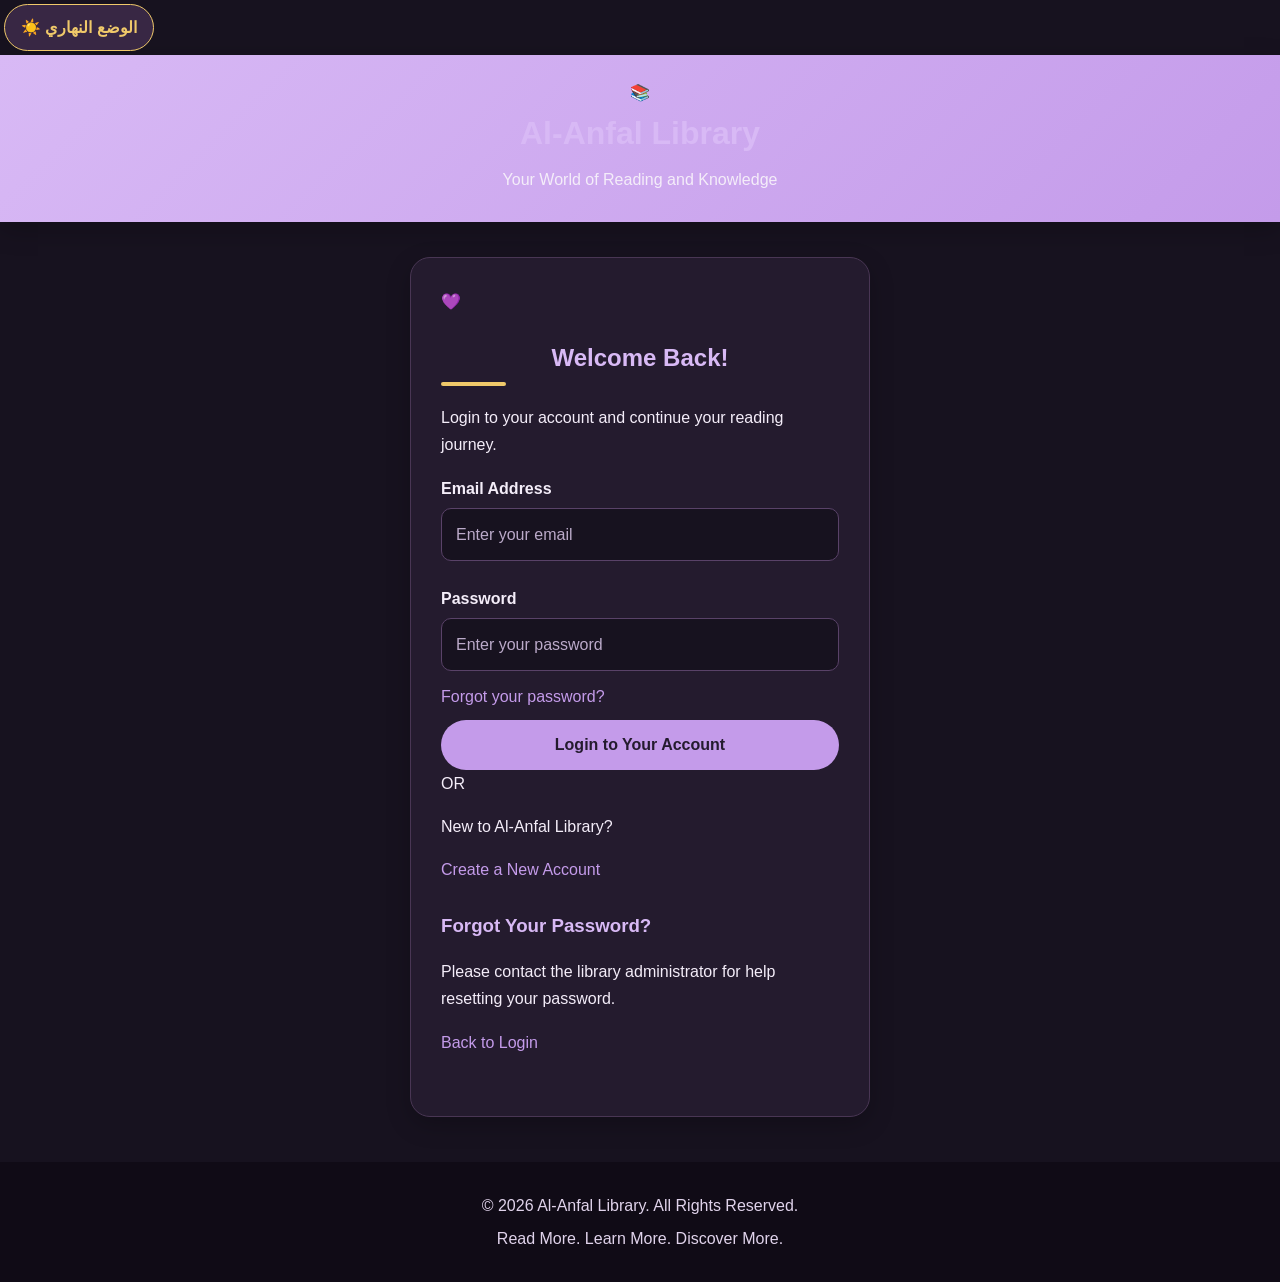
==== index.html @ 0300b18c "Add theme toggle button to login page Added a theme toggle button to switch between light and dark m" ====
<!DOCTYPE html>
<html lang="en">
<head>
    <meta charset="UTF-8">
    <meta name="viewport" content="width=device-width, initial-scale=1.0">
    <title>Al-Anfal Library - Login</title>
    <link rel="stylesheet" href="css/style.css">
</head>
    <body>
           <button type="button" id="theme-toggle" class="theme-toggle">
        🌙 الوضع الليلي
           </button>
        <header class="login-header">
    <div class="logo">📚</div>
    <h1>Al-Anfal Library</h1>
    <p>Your World of Reading and Knowledge</p>
</header>

<main class="login-container">

    <section class="login-card" id="login">

        <div class="welcome-icon">💜</div>

        <h2>Welcome Back!</h2>
        <p class="description">
            Login to your account and continue your reading journey.
        </p>

        <form action="home.html" method="get">

            <div class="form-group">
                <label for="login-email">Email Address</label>
                <input
                    type="email"
                    id="login-email"
                    name="email"
                    placeholder="Enter your email"
                    required>

            </div>

            <div class="form-group">
                <label for="login-password">Password</label>
                <input
                    type="password"
                    id="login-password"
                    name="password"
                    placeholder="Enter your password"
                    required>
                
            </div>

            <div class="forgot-link">
                <a href="#forgot-password">Forgot your password?</a>
            </div>

            <button type="submit" class="login-button">
                Login to Your Account
            </button>

        </form>

        <div class="divider">
            <span>OR</span>
        </div>

        <div class="signup-section">
            <p>New to Al-Anfal Library?</p>
            <a href="create-account.html" class="signup-button">
                Create a New Account
            </a>
        </div>

    </section>

    <section class="forgot-card" id="forgot-password">
        <h3>Forgot Your Password?</h3>
        <p>
            Please contact the library administrator
            for help resetting your password.
        </p>
        <a href="#login">Back to Login</a>
    </section>

</main>

<footer class="login-footer">
    <p>&copy; 2026 Al-Anfal Library. All Rights Reserved.</p>
    <p>Read More. Learn More. Discover More.</p>
</footer>

<script src="js/script.js" defer></script>

</body>
</html>
---- css/style.css ----
/* ==========================================
   AL-ANFAL LIBRARY - MAIN STYLE SHEET
   Purple, Gold, Cream and White Theme
========================================== */

/* 1. General Settings */
:root {
    --primary: #43215F;
    --secondary: #7545A5;
    --light-purple: #F0E8FA;
    --gold: #D6A83E;
    --cream: #FFF9EF;
    --white: #FFFFFF;
    --text: #30243A;
    --muted: #756B7C;
    --border: #E5D9EF;
    --shadow: 0 8px 24px rgba(67, 33, 95, 0.12);
    --radius: 16px;
}

* {
    box-sizing: border-box;
}

html {
    scroll-behavior: smooth;
}

body {
    margin: 0;
    padding: 0;
    font-family: Arial, Tahoma, sans-serif;
    background: var(--cream);
    color: var(--text);
    line-height: 1.7;
    font-size: 16px;
}

img {
    max-width: 100%;
    height: auto;
}

a {
    color: var(--secondary);
    text-decoration: none;
    transition: 0.25s ease;
}

a:hover {
    color: var(--gold);
}

button,
input,
textarea,
select {
    font: inherit;
}

button,
input[type="submit"] {
    cursor: pointer;
}

/* 2. Header */
header {
    background: linear-gradient(135deg, var(--primary), var(--secondary));
    color: var(--white);
    padding: 24px 20px;
    text-align: center;
    box-shadow: var(--shadow);
}

header h1,
header h2 {
    color: var(--white);
    margin: 5px 0 10px;
}

header p {
    margin: 5px 0;
    color: var(--light-purple);
}

header img {
    max-height: 130px;
    object-fit: contain;
}

/* 3. Navigation */
nav,
.main-nav {
    display: flex;
    flex-wrap: wrap;
    justify-content: center;
    align-items: center;
    gap: 10px;
    width: 100%;
    padding: 14px 12px;
    background: var(--white);
    box-shadow: 0 4px 12px rgba(67, 33, 95, 0.08);
    position: relative;
    z-index: 5;
}

nav a,
.main-nav a {
    display: inline-block;
    padding: 9px 17px;
    border-radius: 25px;
    color: var(--primary);
    font-weight: bold;
    white-space: nowrap;
}

nav a:hover,
.main-nav a:hover,
nav a.active {
    background: var(--light-purple);
    color: var(--secondary);
}

nav a.logout-link,
.main-nav a#logout-link,
nav a:last-child.logout-link {
    background: var(--secondary);
    color: var(--white);
}

nav a.logout-link:hover,
.main-nav a#logout-link:hover {
    background: var(--primary);
    color: var(--gold);
}

/* 4. Main Content */
main {
    width: min(1100px, 94%);
    margin: 30px auto;
    min-height: 50vh;
}

section {
    margin-bottom: 30px;
}

h1,
h2,
h3,
h4 {
    color: var(--primary);
    line-height: 1.4;
}

h2 {
    margin-top: 25px;
    margin-bottom: 18px;
}

h2::after {
    content: "";
    display: block;
    width: 65px;
    height: 4px;
    margin-top: 8px;
    border-radius: 5px;
    background: var(--gold);
}

/* 5. Library Banner */
.library-banner {
    min-height: 300px;
    display: flex;
    flex-direction: column;
    justify-content: center;
    align-items: center;
    text-align: center;
    padding: 35px 20px;
    margin: 24px auto;
    width: min(1100px, 94%);
    border-radius: var(--radius);
    color: var(--white);
    background:
        linear-gradient(rgba(42, 20, 61, 0.65),
                        rgba(42, 20, 61, 0.65)),
        url("library-banner.png") center/cover no-repeat;
    box-shadow: var(--shadow);
}

.library-banner h1,
.library-banner h2,
.library-banner p {
    color: var(--white);
}

.library-banner h1 {
    font-size: clamp(28px, 5vw, 44px);
}

.library-banner p {
    max-width: 700px;
}

/* 6. General Cards */
.card,
.book-card,
.feature-card,
.info-card,
.contact-card {
    background: var(--white);
    border: 1px solid var(--border);
    border-radius: var(--radius);
    padding: 22px;
    box-shadow: var(--shadow);
    transition: transform 0.25s ease, box-shadow 0.25s ease;
}

.card:hover,
.book-card:hover,
.feature-card:hover,
.info-card:hover,
.contact-card:hover {
    transform: translateY(-4px);
    box-shadow: 0 12px 28px rgba(67, 33, 95, 0.17);
}

/* 7. Grids */
.books-grid,
.features-grid,
.cards-grid,
.book-list,
.services-grid {
    display: grid;
    grid-template-columns: repeat(auto-fit, minmax(220px, 1fr));
    gap: 22px;
    margin: 24px 0;
}

.book-card,
.feature-card {
    text-align: center;
    overflow: hidden;
}

.book-card h3,
.feature-card h3 {
    margin: 12px 0;
}

.book-card p,
.feature-card p {
    color: var(--muted);
}

/* 8. Book Images */
.book-card img,
.book-cover img,
.book-image,
.feature-card img {
    display: block;
    width: 100%;
    height: 220px;
    object-fit: cover;
    border-radius: 12px;
    margin: 0 auto 15px;
}

.book-cover {
    min-height: 160px;
    display: flex;
    justify-content: center;
    align-items: center;
    font-size: 64px;
    background: var(--light-purple);
    border-radius: 12px;
    margin-bottom: 15px;
}

.book-card .price,
.price {
    color: var(--secondary);
    font-weight: bold;
    font-size: 18px;
}

/* 9. Buttons */
.btn,
button,
input[type="submit"],
.button {
    display: inline-block;
    border: none;
    border-radius: 28px;
    padding: 11px 22px;
    background: var(--secondary);
    color: var(--white);
    font-weight: bold;
    text-align: center;
    transition: 0.25s ease;
}

.btn:hover,
button:hover,
input[type="submit"]:hover,
.button:hover {
    background: var(--primary);
    color: var(--gold);
    transform: translateY(-2px);
}

.btn-gold {
    background: var(--gold);
    color: var(--primary);
}

/* 10. Forms, Login and Create Account */
form {
    width: 100%;
}

.login-container,
.login-box,
.account-container,
.register-container,
.form-container {
    width: min(460px, 92%);
    margin: 35px auto;
    padding: 30px;
    background: var(--white);
    border: 1px solid var(--border);
    border-radius: 20px;
    box-shadow: var(--shadow);
}

.login-container h2,
.login-box h2,
.account-container h2,
.register-container h2,
.form-container h2 {
    text-align: center;
}

label {
    display: block;
    margin: 12px 0 6px;
    color: var(--primary);
    font-weight: bold;
}

input[type="text"],
input[type="email"],
input[type="password"],
input[type="tel"],
input[type="number"],
input[type="url"],
select,
textarea {
    width: 100%;
    padding: 12px 14px;
    margin-bottom: 12px;
    border: 1px solid var(--border);
    border-radius: 10px;
    background: #FFFEFF;
    color: var(--text);
    outline: none;
}

input:focus,
select:focus,
textarea:focus {
    border-color: var(--secondary);
    box-shadow: 0 0 0 3px rgba(117, 69, 165, 0.12);
}

textarea {
    min-height: 120px;
    resize: vertical;
}

form input[type="submit"],
.login-container button,
.login-box button,
.account-container button,
.register-container button {
    width: 100%;
    margin-top: 10px;
}

.form-links,
.login-links {
    text-align: center;
    margin-top: 18px;
}

.form-links a,
.login-links a {
    display: inline-block;
    margin: 5px;
}

/* 11. Contact Page */
.contact-container,
.contact-section {
    display: grid;
    grid-template-columns: repeat(auto-fit, minmax(250px, 1fr));
    gap: 22px;
    margin: 25px 0;
}

.contact-card {
    overflow-wrap: anywhere;
}

.contact-card h3 {
    color: var(--secondary);
}

/* 12. Comments */
.comments-section,
.comment-box {
    background: var(--white);
    padding: 24px;
    margin: 25px 0;
    border-radius: var(--radius);
    border: 1px solid var(--border);
    box-shadow: var(--shadow);
}

.comment {
    padding: 14px;
    margin: 12px 0;
    background: var(--light-purple);
    border-radius: 10px;
    overflow-wrap: anywhere;
}

/* 13. Student Corner and Reading Lists */
.student-corner,
.reading-list,
.favorites-section,
.free-books {
    background: var(--white);
    padding: 24px;
    margin: 25px 0;
    border-radius: var(--radius);
    border: 1px solid var(--border);
}

li {
    margin-bottom: 8px;
}

ul,
ol {
    padding-inline-start: 28px;
}

/* 14. Footer */
footer {
    margin-top: 45px;
    padding: 24px 16px;
    text-align: center;
    background: var(--primary);
    color: var(--white);
}

footer p {
    margin: 6px 0;
    color: var(--light-purple);
}

footer a {
    color: var(--gold);
}

footer a:hover {
    color: var(--white);
}

/* 15. Utility Classes */
.text-center {
    text-align: center;
}

.highlight {
    color: var(--secondary);
    font-weight: bold;
}

.gold-text {
    color: var(--gold);
}

.hidden {
    display: none;
}

hr {
    border: none;
    border-top: 1px solid var(--border);
    margin: 25px 0;
}

/* 16. Tablet and Mobile */
@media (max-width: 768px) {
    header {
        padding: 20px 12px;
    }

    nav,
    .main-nav {
        gap: 6px;
        padding: 10px 6px;
    }

    nav a,
    .main-nav a {
        padding: 8px 12px;
        font-size: 14px;
    }

    main {
        width: 94%;
        margin: 22px auto;
    }

    .library-banner {
        min-height: 230px;
        padding: 25px 14px;
    }

    .books-grid,
    .features-grid,
    .cards-grid,
    .book-list,
    .services-grid {
        grid-template-columns: repeat(auto-fit, minmax(155px, 1fr));
        gap: 14px;
    }

    .book-card,
    .feature-card,
    .card {
        padding: 14px;
    }

    .book-card img,
    .book-cover img,
    .book-image,
    .feature-card img {
        height: 170px;
    }

    .login-container,
    .login-box,
    .account-container,
    .register-container,
    .form-container {
        padding: 22px 18px;
    }
}

@media (max-width: 400px) {
    body {
        font-size: 14px;
    }

    nav a,
    .main-nav a {
        padding: 7px 10px;
        font-size: 12px;
    }

    .books-grid,
    .features-grid,
    .cards-grid,
    .book-list,
    .services-grid {
        grid-template-columns: 1fr;
    }

    .book-card img,
    .book-cover img,
    .book-image,
    .feature-card img {
        height: 220px;
    }
}

/* =====================================
   AL-ANFAL LIBRARY - DARK MODE
===================================== */

body {
    transition:
        background-color 0.3s ease,
        color 0.3s ease;
}

body.dark-mode {
    --primary: #D8B9F5;
    --secondary: #C49BEA;
    --light-purple: #382744;
    --gold: #F0C96A;
    --cream: #17121F;
    --white: #241B2E;
    --text: #F4EDF9;
    --muted: #C5B8D0;
    --border: #493654;
    --shadow: 0 8px 24px rgba(0, 0, 0, 0.22);

    background: var(--cream);
    color: var(--text);
}

/* Headings and text */
body.dark-mode h1,
body.dark-mode h2,
body.dark-mode h3,
body.dark-mode h4 {
    color: var(--primary);
}

body.dark-mode p,
body.dark-mode li,
body.dark-mode label {
    color: var(--text);
}

/* Navigation */
body.dark-mode nav,
body.dark-mode .main-nav {
    background: #241B2E;
}

body.dark-mode nav a,
body.dark-mode .main-nav a {
    color: #F4EDF9;
}

body.dark-mode nav a:hover,
body.dark-mode .main-nav a:hover,
body.dark-mode nav a.active {
    background: #493654;
    color: #F0C96A;
}

/* Cards and sections */
body.dark-mode .card,
body.dark-mode .book-card,
body.dark-mode .feature-card,
body.dark-mode .info-card,
body.dark-mode .contact-card,
body.dark-mode .comments-section,
body.dark-mode .comment-box,
body.dark-mode .student-corner,
body.dark-mode .reading-list,
body.dark-mode .favorites-section,
body.dark-mode .free-books {
    background: #241B2E;
    color: #F4EDF9;
    border-color: #493654;
}

/* Inputs */
body.dark-mode input,
body.dark-mode textarea,
body.dark-mode select {
    background: #17121F;
    color: #F4EDF9;
    border-color: #594268;
}

body.dark-mode input::placeholder,
body.dark-mode textarea::placeholder {
    color: #BBAAC9;
}

/* Book cover placeholders */
body.dark-mode .book-cover {
    background: #382744;
}

/* Comments */
body.dark-mode .comment {
    background: #382744;
    color: #F4EDF9;
}

/* Keep banner image and overlay */
body.dark-mode .library-banner {
    color: #FFFFFF;
}

/* Footer */
body.dark-mode footer {
    background: #100B16;
    color: #F4EDF9;
}

body.dark-mode footer p {
    color: #E0D3EB;
}

/* Theme toggle button */
.theme-toggle {
    display: inline-flex;
    align-items: center;
    justify-content: center;
    gap: 8px;
    padding: 9px 16px;
    margin: 4px;
    border: 1px solid #D6A83E;
    border-radius: 25px;
    background: #F0E8FA;
    color: #43215F;
    font-weight: bold;
    cursor: pointer;
}

.theme-toggle:hover {
    background: #D6A83E;
    color: #43215F;
}

body.dark-mode .theme-toggle {
    background: #382744;
    color: #F0C96A;
    border-color: #F0C96A;
}
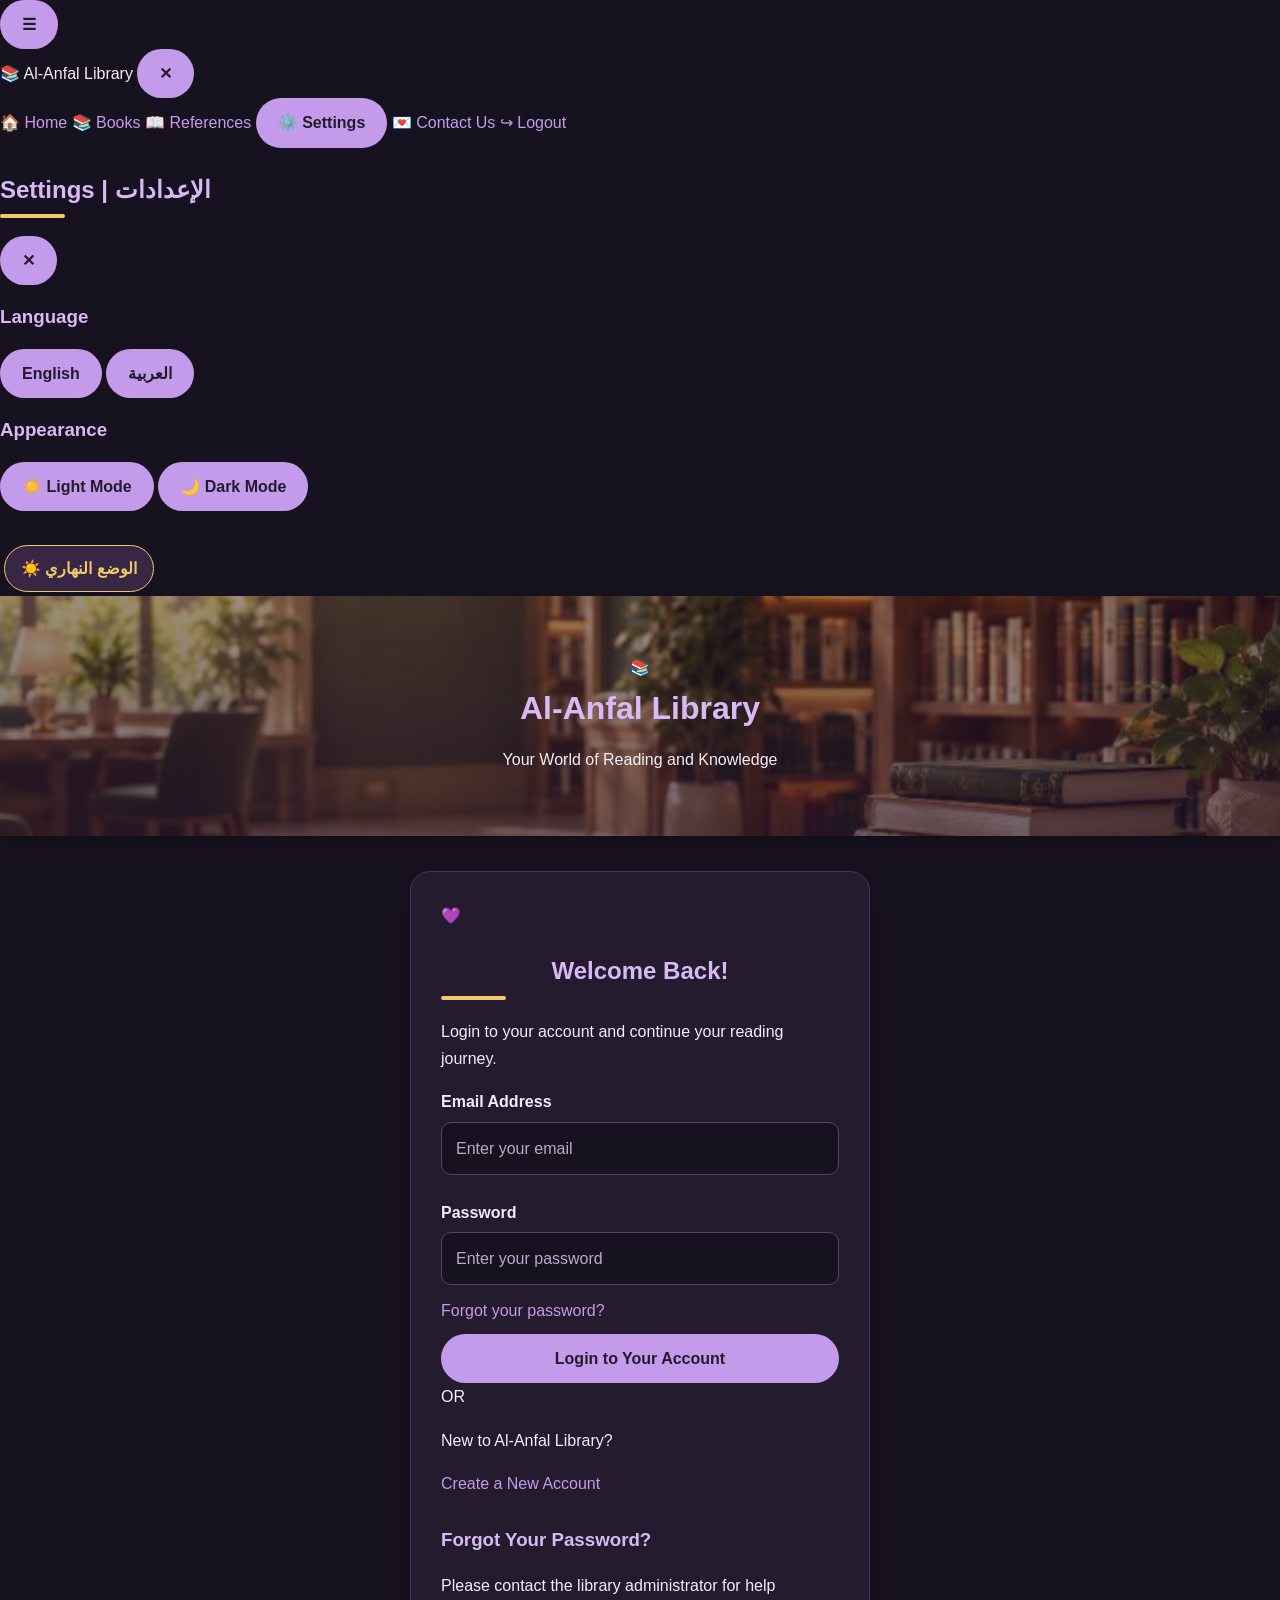
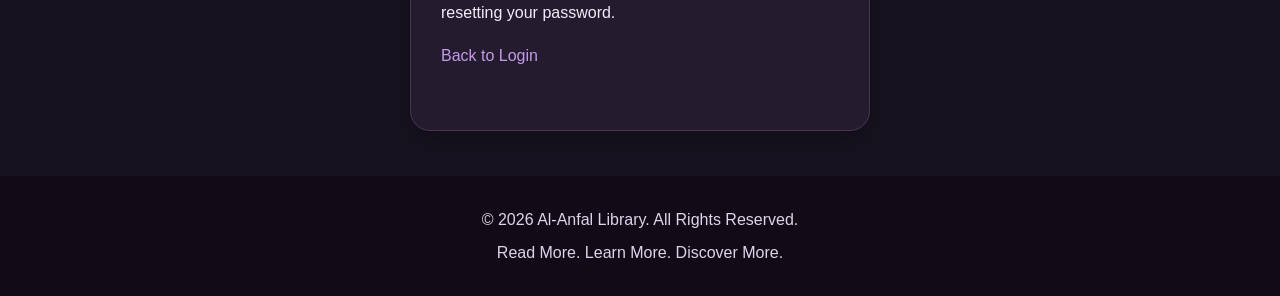
==== commit 7e9cdc28: "Implement side menu and settings panel Added a side menu for navigation with settings and contact op" ====
--- a/index.html
+++ b/index.html
@@ -7,6 +7,54 @@
     <link rel="stylesheet" href="css/style.css">
 </head>
     <body>
+        <!-- Al-Anfal Side Menu -->
+<button type="button" class="menu-open" id="menu-open"
+        aria-label="Open menu" aria-controls="side-menu">
+    ☰
+</button>
+
+<div class="menu-overlay" id="menu-overlay"></div>
+
+<aside class="side-menu" id="side-menu" aria-label="Main menu">
+    <div class="side-menu-header">
+        <span>📚 Al-Anfal Library</span>
+        <button type="button" id="menu-close" aria-label="Close menu">✕</button>
+    </div>
+
+    <a href="home.html">🏠 <span data-en="Home" data-ar="الرئيسية">Home</span></a>
+    <a href="books.html">📚 <span data-en="Books" data-ar="الكتب">Books</span></a>
+    <a href="books.html#references">📖 <span data-en="References" data-ar="المراجع">References</span></a>
+
+    <button type="button" class="side-menu-action" id="settings-open">
+        ⚙️ <span data-en="Settings" data-ar="الإعدادات">Settings</span>
+    </button>
+
+    <a href="contact.html">💌 <span data-en="Contact Us" data-ar="اتصل بنا">Contact Us</span></a>
+    <a href="index.html" class="side-logout">↪ <span data-en="Logout" data-ar="تسجيل الخروج">Logout</span></a>
+</aside>
+
+<!-- Settings Panel -->
+<div class="settings-overlay" id="settings-overlay">
+    <section class="settings-panel" role="dialog"
+             aria-modal="true" aria-labelledby="settings-title">
+        <div class="settings-heading">
+            <h2 id="settings-title">Settings | الإعدادات</h2>
+            <button type="button" id="settings-close" aria-label="Close settings">✕</button>
+        </div>
+
+        <h3 data-en="Language" data-ar="اللغة">Language</h3>
+        <div class="settings-buttons">
+            <button type="button" id="language-en">English</button>
+            <button type="button" id="language-ar">العربية</button>
+        </div>
+
+        <h3 data-en="Appearance" data-ar="المظهر">Appearance</h3>
+        <div class="settings-buttons">
+            <button type="button" id="settings-light">☀️ <span data-en="Light Mode" data-ar="الوضع النهاري">Light Mode</span></button>
+            <button type="button" id="settings-dark">🌙 <span data-en="Dark Mode" data-ar="الوضع الليلي">Dark Mode</span></button>
+        </div>
+    </section>
+            </div>
            <button type="button" id="theme-toggle" class="theme-toggle">
         🌙 الوضع الليلي
            </button>
--- a/css/style.css
+++ b/css/style.css
@@ -1,4 +1,3 @@
-
 /* ==========================================
    AL-ANFAL LIBRARY - MAIN STYLE SHEET
    Purple, Gold, Cream and White Theme
@@ -35,6 +34,7 @@
     color: var(--text);
     line-height: 1.7;
     font-size: 16px;
+    transition: background-color 0.3s ease, color 0.3s ease;
 }
 
 img {
@@ -123,8 +123,7 @@
 }
 
 nav a.logout-link,
-.main-nav a#logout-link,
-nav a:last-child.logout-link {
+.main-nav a#logout-link {
     background: var(--secondary);
     color: var(--white);
 }
@@ -167,8 +166,7 @@
     margin-top: 8px;
     border-radius: 5px;
     background: var(--gold);
-}
-
+   }
 /* 5. Library Banner */
 .library-banner {
     min-height: 300px;
@@ -183,9 +181,11 @@
     border-radius: var(--radius);
     color: var(--white);
     background:
-        linear-gradient(rgba(42, 20, 61, 0.65),
-                        rgba(42, 20, 61, 0.65)),
-        url("library-banner.png") center/cover no-repeat;
+        linear-gradient(
+            rgba(42, 20, 61, 0.65),
+            rgba(42, 20, 61, 0.65)
+        ),
+        url("../image/library-banner.png") center/cover no-repeat;
     box-shadow: var(--shadow);
 }
 
@@ -254,9 +254,8 @@
     color: var(--muted);
 }
 
-/* 8. Book Images */
+/* 8. General Images */
 .book-card img,
-.book-cover img,
 .book-image,
 .feature-card img {
     display: block;
@@ -267,15 +266,38 @@
     margin: 0 auto 15px;
 }
 
+/* Book Covers */
 .book-cover {
-    min-height: 160px;
+    min-height: 190px;
+    height: 290px;
     display: flex;
     justify-content: center;
     align-items: center;
     font-size: 64px;
-    background: var(--light-purple);
-    border-radius: 12px;
-    margin-bottom: 15px;
+    background: linear-gradient(
+        135deg,
+        #eee5fa,
+        #d8c7ed,
+        #f9f3e8
+    );
+    border-bottom: 4px solid #c4a45b;
+    overflow: hidden;
+}
+
+.book-cover img {
+    width: 100%;
+    height: 100%;
+    max-width: 100%;
+    display: block;
+    object-fit: contain;
+    padding: 10px;
+    margin: 0;
+    border-radius: 0;
+    transition: transform 0.35s ease;
+}
+
+.book-card:hover .book-cover img {
+    transform: scale(1.04);
 }
 
 .book-card .price,
@@ -313,8 +335,7 @@
 .btn-gold {
     background: var(--gold);
     color: var(--primary);
-}
-
+                                }
 /* 10. Forms, Login and Create Account */
 form {
     width: 100%;
@@ -355,6 +376,7 @@
 input[type="tel"],
 input[type="number"],
 input[type="url"],
+input[type="search"],
 select,
 textarea {
     width: 100%;
@@ -502,8 +524,124 @@
     border-top: 1px solid var(--border);
     margin: 25px 0;
 }
-
-/* 16. Tablet and Mobile */
+/* 16. Unified Book Card Design */
+.books-grid {
+    grid-template-columns: repeat(
+        auto-fit,
+        minmax(min(100%, 230px), 1fr)
+    );
+    gap: 24px;
+    align-items: stretch;
+}
+
+.book-card {
+    position: relative;
+    display: flex;
+    flex-direction: column;
+    padding: 0;
+    background: var(--white);
+    border: 1px solid var(--border);
+    border-radius: 18px;
+    box-shadow: 0 5px 18px rgba(55, 35, 75, 0.09);
+}
+
+.book-card:hover {
+    transform: translateY(-5px);
+}
+
+.book-card .book-cover {
+    min-height: 190px;
+    height: 290px;
+    border-radius: 0;
+}
+
+#science .book-cover {
+    background: linear-gradient(135deg, #d8e9e2, #a9cbbb, #f4eee0);
+}
+
+#literature .book-cover {
+    background: linear-gradient(135deg, #f6dce6, #e8c2d4, #fff0dc);
+}
+
+#education .book-cover,
+#student-corner .book-cover {
+    background: linear-gradient(135deg, #dce8fa, #c4d2f0, #f5f0df);
+}
+
+#pdf-books .book-cover {
+    background: linear-gradient(135deg, #e8dcf7, #c8b4e6, #f8edda);
+}
+
+.book-card .book-info {
+    display: flex;
+    flex-direction: column;
+    align-items: stretch;
+    flex: 1;
+    gap: 10px;
+    padding: 18px;
+}
+
+.book-card .book-info h3 {
+    margin: 0;
+    color: var(--primary);
+    line-height: 1.5;
+}
+
+.book-card .book-info p {
+    margin: 0;
+    line-height: 1.7;
+}
+
+.book-card .price {
+    font-weight: 700;
+    color: #7c6226;
+}
+
+.book-card .btn,
+.book-card .favorite-button,
+.book-card .reading-list-button,
+.book-card button {
+    display: block;
+    width: 100%;
+    box-sizing: border-box;
+    margin-top: 8px;
+    padding: 11px 14px;
+    border: none;
+    border-radius: 10px;
+    text-align: center;
+    text-decoration: none;
+    font: inherit;
+    font-weight: 600;
+    cursor: pointer;
+}
+
+.book-card .btn {
+    background: var(--primary);
+    color: #ffffff;
+}
+
+.book-card .favorite-button {
+    background: #f8e8f0;
+    color: #70234b;
+}
+
+.book-card .reading-list-button {
+    background: #e5f1e9;
+    color: #245b3a;
+}
+
+.book-card .btn:hover,
+.book-card .favorite-button:hover,
+.book-card .reading-list-button:hover {
+    filter: brightness(0.94);
+}
+
+.book-card a:focus-visible,
+.book-card button:focus-visible {
+    outline: 3px solid #c4a45b;
+    outline-offset: 3px;
+   }
+/* 17. Tablet and Mobile */
 @media (max-width: 768px) {
     header {
         padding: 20px 12px;
@@ -546,11 +684,22 @@
         padding: 14px;
     }
 
+    .book-card {
+        padding: 0;
+    }
+
     .book-card img,
-    .book-cover img,
     .book-image,
     .feature-card img {
         height: 170px;
+    }
+
+    .book-card .book-cover {
+        height: 240px;
+    }
+
+    .book-card .book-cover img {
+        height: 100%;
     }
 
     .login-container,
@@ -562,6 +711,31 @@
     }
 }
 
+@media (max-width: 480px) {
+    .books-grid {
+        grid-template-columns: repeat(2, minmax(0, 1fr));
+        gap: 12px;
+    }
+
+    .book-card .book-cover {
+        height: 205px;
+        min-height: 155px;
+        font-size: 54px;
+    }
+
+    .book-card .book-info {
+        padding: 12px;
+    }
+
+    .book-card .book-info h3 {
+        font-size: 0.92rem;
+    }
+
+    .book-card .price {
+        font-size: 16px;
+    }
+}
+
 @media (max-width: 400px) {
     body {
         font-size: 14px;
@@ -578,27 +752,24 @@
     .cards-grid,
     .book-list,
     .services-grid {
-        grid-template-columns: 1fr;
-    }
-
-    .book-card img,
-    .book-cover img,
-    .book-image,
-    .feature-card img {
-        height: 220px;
-    }
-}
-
-/* =====================================
-   AL-ANFAL LIBRARY - DARK MODE
-===================================== */
-
-body {
-    transition:
-        background-color 0.3s ease,
-        color 0.3s ease;
-}
-
+        grid-template-columns: repeat(2, minmax(0, 1fr));
+    }
+
+    .book-card .book-cover {
+        height: 190px;
+    }
+
+    .login-container,
+    .login-box,
+    .account-container,
+    .register-container,
+    .form-container {
+        width: 94%;
+        padding: 18px 14px;
+    }
+}
+
+/* 18. Dark Mode */
 body.dark-mode {
     --primary: #D8B9F5;
     --secondary: #C49BEA;
@@ -615,7 +786,6 @@
     color: var(--text);
 }
 
-/* Headings and text */
 body.dark-mode h1,
 body.dark-mode h2,
 body.dark-mode h3,
@@ -629,7 +799,6 @@
     color: var(--text);
 }
 
-/* Navigation */
 body.dark-mode nav,
 body.dark-mode .main-nav {
     background: #241B2E;
@@ -647,7 +816,6 @@
     color: #F0C96A;
 }
 
-/* Cards and sections */
 body.dark-mode .card,
 body.dark-mode .book-card,
 body.dark-mode .feature-card,
@@ -664,7 +832,6 @@
     border-color: #493654;
 }
 
-/* Inputs */
 body.dark-mode input,
 body.dark-mode textarea,
 body.dark-mode select {
@@ -678,23 +845,23 @@
     color: #BBAAC9;
 }
 
-/* Book cover placeholders */
-body.dark-mode .book-cover {
-    background: #382744;
-}
-
-/* Comments */
+body.dark-mode .book-cover,
 body.dark-mode .comment {
     background: #382744;
-    color: #F4EDF9;
-}
-
-/* Keep banner image and overlay */
+}
+
+body.dark-mode .book-card .book-info h3 {
+    color: #e2cff9;
+}
+
+body.dark-mode .book-card .price {
+    color: #f0d58c;
+}
+
 body.dark-mode .library-banner {
     color: #FFFFFF;
 }
 
-/* Footer */
 body.dark-mode footer {
     background: #100B16;
     color: #F4EDF9;
@@ -704,7 +871,7 @@
     color: #E0D3EB;
 }
 
-/* Theme toggle button */
+/* Theme Toggle Button */
 .theme-toggle {
     display: inline-flex;
     align-items: center;
@@ -729,5 +896,92 @@
     background: #382744;
     color: #F0C96A;
     border-color: #F0C96A;
-}
-
+       }
+/* Home Page Library Banner */
+
+body > header {
+background:
+linear-gradient(rgba(35, 20, 48, 0.45), rgba(35, 20, 48, 0.65)),
+url("../images/library-banner.png");
+
+background-size: cover;
+background-position: center;
+background-repeat: no-repeat;
+
+min-height: 240px;
+display: flex;
+flex-direction: column;
+justify-content: center;
+align-items: center;
+text-align: center;
+padding: 35px 20px;
+
+   }
+/* ==========================================
+FINAL FIXES - AL-ANFAL LIBRARY
+========================================== */
+
+/* Correct Library Banner Image Path */
+.library-banner {
+background-image:
+linear-gradient(
+rgba(42, 20, 61, 0.55),
+rgba(42, 20, 61, 0.65)
+),
+url("../images/library-banner.png");
+
+background-size: cover;
+background-position: center;
+background-repeat: no-repeat;
+
+}
+
+/* Make ALL book images the same size */
+.book-card .book-cover {
+width: 100%;
+height: 230px;
+min-height: 230px;
+overflow: hidden;
+display: flex;
+align-items: center;
+justify-content: center;
+}
+
+.book-card .book-cover img {
+width: 100%;
+height: 100%;
+max-width: 100%;
+object-fit: contain;
+padding: 10px;
+margin: 0;
+display: block;
+}
+
+/* Keep book information aligned */
+.book-card {
+display: flex;
+flex-direction: column;
+height: 100%;
+}
+
+.book-card .book-info {
+flex: 1;
+}
+
+/* Same image size on mobile */
+@media (max-width: 768px) {
+.book-card .book-cover {
+height: 230px;
+min-height: 230px;
+}
+}
+
+@media (max-width: 480px) {
+.book-card .book-cover {
+height: 190px;
+min-height: 190px;
+}
+}
+
+
+
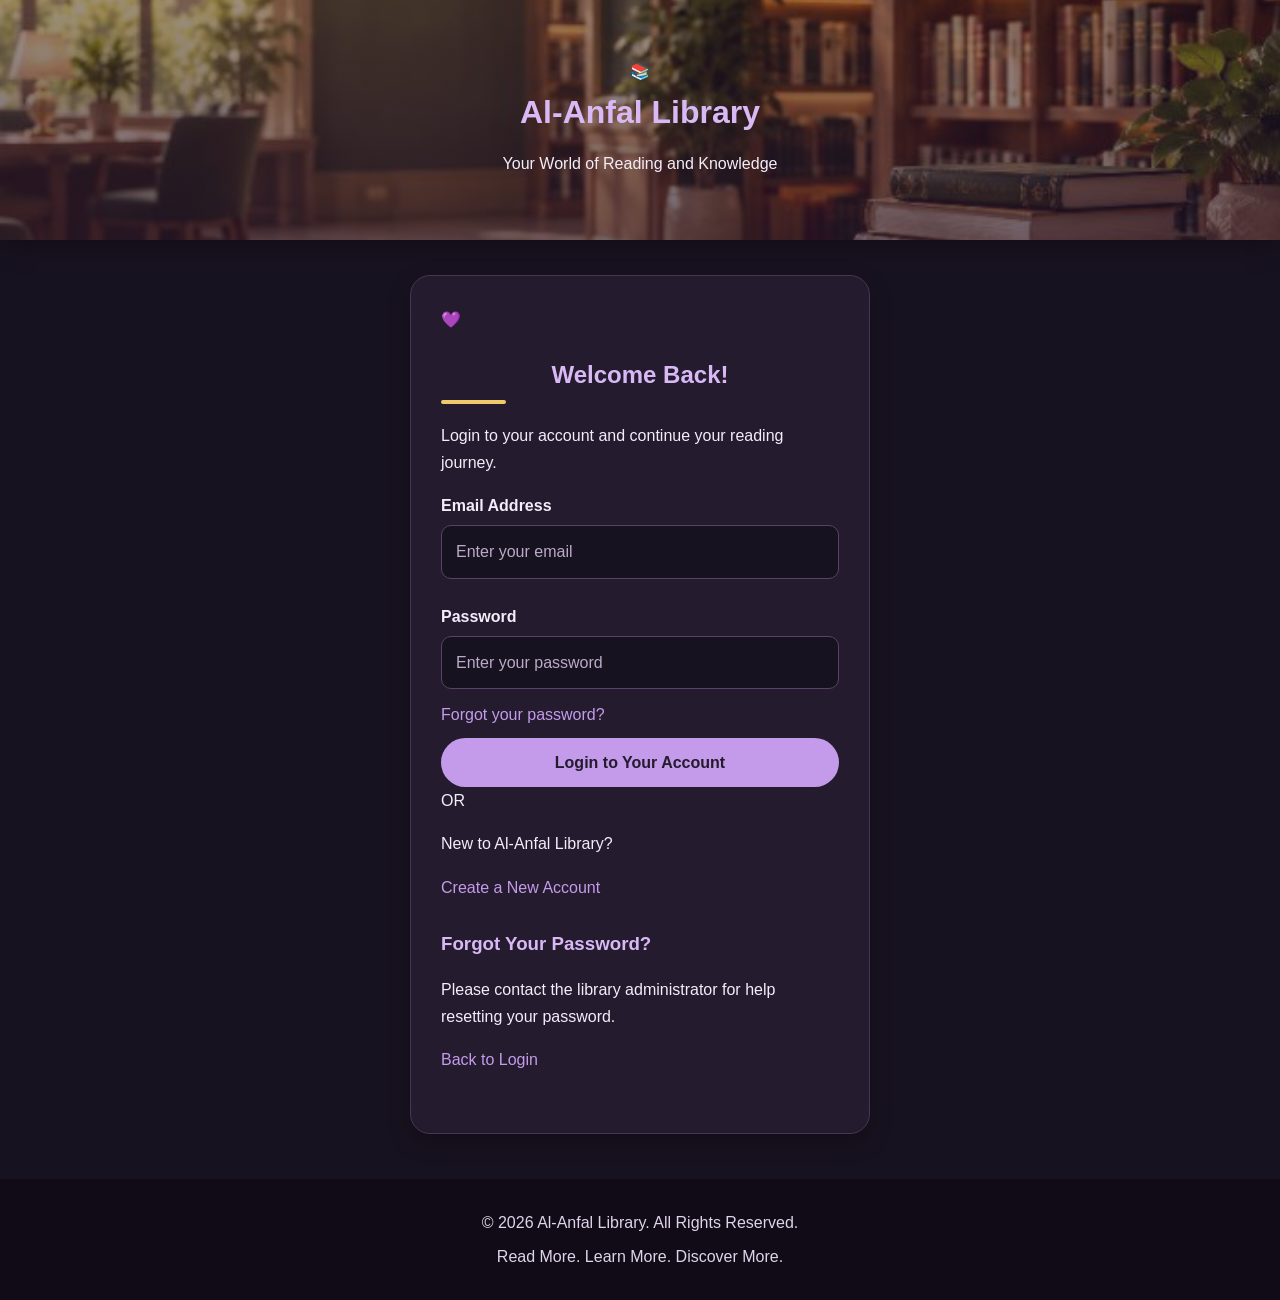
==== commit 17fa666b: "Update index.html" ====
--- a/index.html
+++ b/index.html
@@ -6,58 +6,7 @@
     <title>Al-Anfal Library - Login</title>
     <link rel="stylesheet" href="css/style.css">
 </head>
-    <body>
-        <!-- Al-Anfal Side Menu -->
-<button type="button" class="menu-open" id="menu-open"
-        aria-label="Open menu" aria-controls="side-menu">
-    ☰
-</button>
-
-<div class="menu-overlay" id="menu-overlay"></div>
-
-<aside class="side-menu" id="side-menu" aria-label="Main menu">
-    <div class="side-menu-header">
-        <span>📚 Al-Anfal Library</span>
-        <button type="button" id="menu-close" aria-label="Close menu">✕</button>
-    </div>
-
-    <a href="home.html">🏠 <span data-en="Home" data-ar="الرئيسية">Home</span></a>
-    <a href="books.html">📚 <span data-en="Books" data-ar="الكتب">Books</span></a>
-    <a href="books.html#references">📖 <span data-en="References" data-ar="المراجع">References</span></a>
-
-    <button type="button" class="side-menu-action" id="settings-open">
-        ⚙️ <span data-en="Settings" data-ar="الإعدادات">Settings</span>
-    </button>
-
-    <a href="contact.html">💌 <span data-en="Contact Us" data-ar="اتصل بنا">Contact Us</span></a>
-    <a href="index.html" class="side-logout">↪ <span data-en="Logout" data-ar="تسجيل الخروج">Logout</span></a>
-</aside>
-
-<!-- Settings Panel -->
-<div class="settings-overlay" id="settings-overlay">
-    <section class="settings-panel" role="dialog"
-             aria-modal="true" aria-labelledby="settings-title">
-        <div class="settings-heading">
-            <h2 id="settings-title">Settings | الإعدادات</h2>
-            <button type="button" id="settings-close" aria-label="Close settings">✕</button>
-        </div>
-
-        <h3 data-en="Language" data-ar="اللغة">Language</h3>
-        <div class="settings-buttons">
-            <button type="button" id="language-en">English</button>
-            <button type="button" id="language-ar">العربية</button>
-        </div>
-
-        <h3 data-en="Appearance" data-ar="المظهر">Appearance</h3>
-        <div class="settings-buttons">
-            <button type="button" id="settings-light">☀️ <span data-en="Light Mode" data-ar="الوضع النهاري">Light Mode</span></button>
-            <button type="button" id="settings-dark">🌙 <span data-en="Dark Mode" data-ar="الوضع الليلي">Dark Mode</span></button>
-        </div>
-    </section>
-            </div>
-           <button type="button" id="theme-toggle" class="theme-toggle">
-        🌙 الوضع الليلي
-           </button>
+    <body>    
         <header class="login-header">
     <div class="logo">📚</div>
     <h1>Al-Anfal Library</h1>
--- a/css/style.css
+++ b/css/style.css
@@ -982,6 +982,195 @@
 min-height: 190px;
 }
 }
-
-
-
+/* ==========================================
+   SIDE MENU AND SETTINGS
+========================================== */
+
+.menu-open {
+    position: fixed;
+    top: 15px;
+    left: 15px;
+    z-index: 1001;
+    width: 48px;
+    height: 48px;
+    padding: 0;
+    border-radius: 12px;
+    background: var(--primary);
+    color: white;
+    font-size: 24px;
+    box-shadow: var(--shadow);
+}
+
+.side-menu {
+    position: fixed;
+    top: 0;
+    left: 0;
+    width: min(290px, 82vw);
+    height: 100vh;
+    padding: 20px 15px;
+    background: var(--white);
+    color: var(--text);
+    z-index: 1003;
+    box-shadow: var(--shadow);
+    transform: translateX(-110%);
+    transition: transform 0.3s ease;
+    overflow-y: auto;
+}
+
+.side-menu.open {
+    transform: translateX(0);
+}
+
+.side-menu-header {
+    display: flex;
+    align-items: center;
+    justify-content: space-between;
+    gap: 10px;
+    padding-bottom: 20px;
+    margin-bottom: 15px;
+    border-bottom: 1px solid var(--border);
+    color: var(--primary);
+    font-weight: bold;
+}
+
+.side-menu-header button,
+.settings-heading button {
+    width: 38px;
+    height: 38px;
+    padding: 0;
+    border-radius: 10px;
+}
+
+.side-menu > a,
+.side-menu-action {
+    display: block;
+    width: 100%;
+    padding: 13px 14px;
+    margin: 7px 0;
+    border-radius: 10px;
+    background: transparent;
+    color: var(--primary);
+    text-align: left;
+    text-decoration: none;
+    font-weight: bold;
+    border: 0;
+}
+
+.side-menu > a:hover,
+.side-menu-action:hover {
+    background: var(--light-purple);
+    color: var(--secondary);
+    transform: none;
+}
+
+.side-menu .side-logout {
+    margin-top: 20px;
+    background: var(--secondary);
+    color: white;
+}
+
+.menu-overlay,
+.settings-overlay {
+    display: none;
+    position: fixed;
+    inset: 0;
+    z-index: 1002;
+    background: rgba(0, 0, 0, 0.48);
+}
+
+.menu-overlay.show,
+.settings-overlay.show {
+    display: block;
+}
+
+.settings-overlay {
+    z-index: 1005;
+    padding: 20px;
+    align-items: center;
+    justify-content: center;
+}
+
+.settings-overlay.show {
+    display: flex;
+}
+
+.settings-panel {
+    width: min(420px, 100%);
+    padding: 24px;
+    border-radius: 18px;
+    background: var(--white);
+    color: var(--text);
+    box-shadow: var(--shadow);
+}
+
+.settings-heading {
+    display: flex;
+    justify-content: space-between;
+    align-items: center;
+    gap: 10px;
+}
+
+.settings-heading h2 {
+    margin-top: 0;
+}
+
+.settings-buttons {
+    display: flex;
+    flex-wrap: wrap;
+    gap: 10px;
+    margin: 12px 0 22px;
+}
+
+.settings-buttons button {
+    flex: 1;
+    min-width: 120px;
+}
+
+body.dark-mode .side-menu,
+body.dark-mode .settings-panel {
+    background: var(--white);
+    color: var(--text);
+}
+
+body.dark-mode .side-menu > a,
+body.dark-mode .side-menu-action {
+    color: var(--text);
+}
+
+body.dark-mode .side-menu .side-logout {
+    color: white;
+}
+
+/* Arabic direction */
+html[dir="rtl"] body {
+    text-align: right;
+}
+
+html[dir="rtl"] .side-menu {
+    left: auto;
+    right: 0;
+    transform: translateX(110%);
+}
+
+html[dir="rtl"] .side-menu.open {
+    transform: translateX(0);
+}
+
+html[dir="rtl"] .menu-open {
+    left: auto;
+    right: 15px;
+}
+
+html[dir="rtl"] .side-menu > a,
+html[dir="rtl"] .side-menu-action {
+    text-align: right;
+}
+
+@media (max-width: 480px) {
+    .settings-panel {
+        padding: 18px;
+    }
+   }
+
+
+
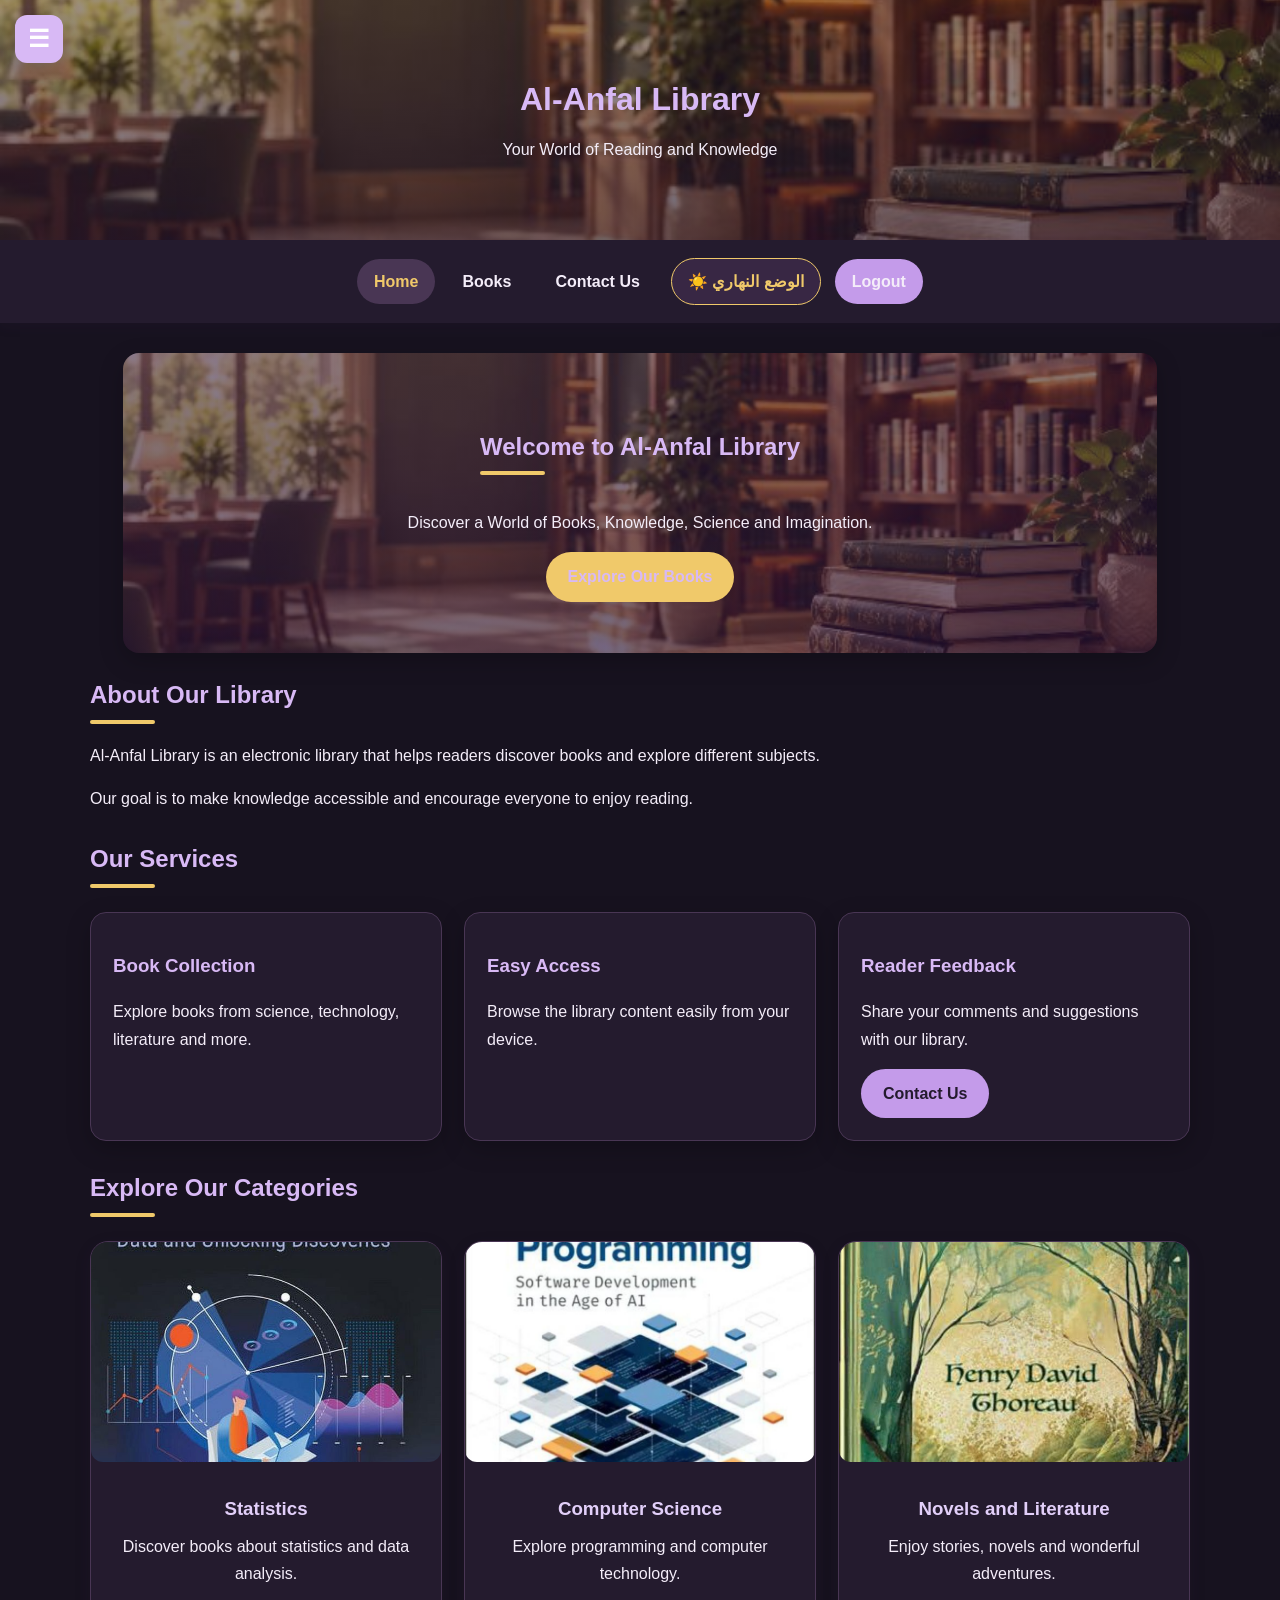
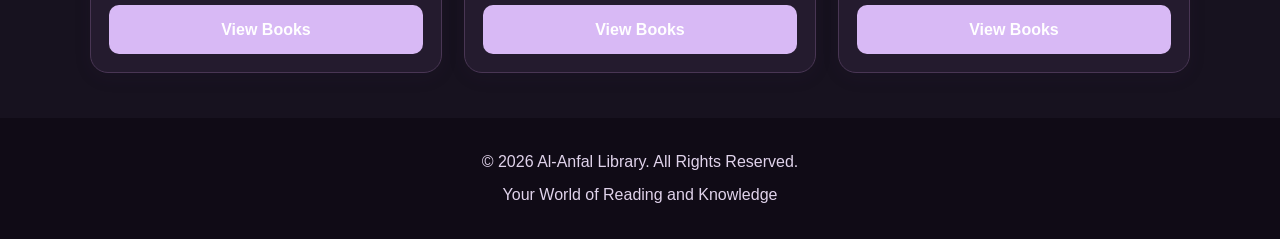
==== commit 8e16f0f5: "Update index.html" ====
--- a/index.html
+++ b/index.html
@@ -1,93 +1,295 @@
 <!DOCTYPE html>
-<html lang="en">
+<html lang="en" dir="ltr">
 <head>
     <meta charset="UTF-8">
     <meta name="viewport" content="width=device-width, initial-scale=1.0">
-    <title>Al-Anfal Library - Login</title>
+    <title>Al-Anfal Library - Home</title>
     <link rel="stylesheet" href="css/style.css">
 </head>
-    <body>    
-        <header class="login-header">
-    <div class="logo">📚</div>
-    <h1>Al-Anfal Library</h1>
-    <p>Your World of Reading and Knowledge</p>
-</header>
-
-<main class="login-container">
-
-    <section class="login-card" id="login">
-
-        <div class="welcome-icon">💜</div>
-
-        <h2>Welcome Back!</h2>
-        <p class="description">
-            Login to your account and continue your reading journey.
+
+<body>
+
+    <!-- Al-Anfal Side Menu -->
+    <button type="button" class="menu-open" id="menu-open"
+            aria-label="Open menu" aria-controls="side-menu">
+        ☰
+    </button>
+
+    <div class="menu-overlay" id="menu-overlay"></div>
+
+    <aside class="side-menu" id="side-menu" aria-label="Main menu">
+        <div class="side-menu-header">
+            <span>📚 Al-Anfal Library</span>
+            <button type="button" id="menu-close" aria-label="Close menu">✕</button>
+        </div>
+
+        <a href="home.html">🏠 <span data-en="Home" data-ar="الرئيسية">Home</span></a>
+        <a href="books.html">📚 <span data-en="Books" data-ar="الكتب">Books</span></a>
+        <a href="books.html#references">📖 <span data-en="References" data-ar="المراجع">References</span></a>
+
+        <button type="button" class="side-menu-action" id="settings-open">
+            ⚙️ <span data-en="Settings" data-ar="الإعدادات">Settings</span>
+        </button>
+
+        <a href="contact.html">💌 <span data-en="Contact Us" data-ar="اتصل بنا">Contact Us</span></a>
+        <a href="index.html" class="side-logout">↪ <span data-en="Logout" data-ar="تسجيل الخروج">Logout</span></a>
+    </aside>
+
+    <!-- Settings Panel -->
+    <div class="settings-overlay" id="settings-overlay">
+        <section class="settings-panel" role="dialog"
+                 aria-modal="true" aria-labelledby="settings-title">
+
+            <div class="settings-heading">
+                <h2 id="settings-title" data-en="Settings" data-ar="الإعدادات">Settings</h2>
+                <button type="button" id="settings-close" aria-label="Close settings">✕</button>
+            </div>
+
+            <h3 data-en="Language" data-ar="اللغة">Language</h3>
+
+            <div class="settings-buttons">
+                <button type="button" id="language-en">English</button>
+                <button type="button" id="language-ar">العربية</button>
+            </div>
+
+            <h3 data-en="Appearance" data-ar="المظهر">Appearance</h3>
+
+            <div class="settings-buttons">
+                <button type="button" id="settings-light">
+                    ☀️ <span data-en="Light Mode" data-ar="الوضع النهاري">Light Mode</span>
+                </button>
+
+                <button type="button" id="settings-dark">
+                    🌙 <span data-en="Dark Mode" data-ar="الوضع الليلي">Dark Mode</span>
+                </button>
+            </div>
+        </section>
+    </div>
+
+    <!-- Header -->
+    <header>
+        <h1 data-en="Al-Anfal Library" data-ar="مكتبة الأنفال">Al-Anfal Library</h1>
+        <p data-en="Your World of Reading and Knowledge"
+           data-ar="عالمك للقراءة والمعرفة">
+            Your World of Reading and Knowledge
         </p>
-
-        <form action="home.html" method="get">
-
-            <div class="form-group">
-                <label for="login-email">Email Address</label>
-                <input
-                    type="email"
-                    id="login-email"
-                    name="email"
-                    placeholder="Enter your email"
-                    required>
-
-            </div>
-
-            <div class="form-group">
-                <label for="login-password">Password</label>
-                <input
-                    type="password"
-                    id="login-password"
-                    name="password"
-                    placeholder="Enter your password"
-                    required>
-                
-            </div>
-
-            <div class="forgot-link">
-                <a href="#forgot-password">Forgot your password?</a>
-            </div>
-
-            <button type="submit" class="login-button">
-                Login to Your Account
-            </button>
-
-        </form>
-
-        <div class="divider">
-            <span>OR</span>
-        </div>
-
-        <div class="signup-section">
-            <p>New to Al-Anfal Library?</p>
-            <a href="create-account.html" class="signup-button">
-                Create a New Account
+    </header>
+
+    <!-- Navigation -->
+    <nav>
+        <a href="home.html" class="active"
+           data-en="Home" data-ar="الرئيسية">Home</a>
+
+        <a href="books.html"
+           data-en="Books" data-ar="الكتب">Books</a>
+
+        <a href="contact.html"
+           data-en="Contact Us" data-ar="اتصل بنا">Contact Us</a>
+
+        <button type="button" id="theme-toggle" class="theme-toggle">
+            🌙 الوضع الليلي
+        </button>
+
+        <a href="index.html" class="logout-link"
+           data-en="Logout" data-ar="تسجيل الخروج">Logout</a>
+    </nav>
+
+    <main>
+
+        <!-- Library Banner -->
+        <section class="library-banner">
+
+            <h2 data-en="Welcome to Al-Anfal Library"
+                data-ar="مرحباً بكم في مكتبة الأنفال">
+                Welcome to Al-Anfal Library
+            </h2>
+
+            <p data-en="Discover a World of Books, Knowledge, Science and Imagination."
+               data-ar="اكتشفوا عالماً من الكتب والمعرفة والعلوم والخيال.">
+                Discover a World of Books, Knowledge,
+                Science and Imagination.
+            </p>
+
+            <a href="books.html" class="btn btn-gold"
+               data-en="Explore Our Books" data-ar="استكشف كتبنا">
+                Explore Our Books
             </a>
-        </div>
-
-    </section>
-
-    <section class="forgot-card" id="forgot-password">
-        <h3>Forgot Your Password?</h3>
-        <p>
-            Please contact the library administrator
-            for help resetting your password.
+
+        </section>
+
+        <!-- Introduction -->
+        <section class="section">
+
+            <h2 class="section-title"
+                data-en="About Our Library" data-ar="عن مكتبتنا">
+                About Our Library
+            </h2>
+
+            <p data-en="Al-Anfal Library is an electronic library that helps readers discover books and explore different subjects."
+               data-ar="مكتبة الأنفال مكتبة إلكترونية تساعد القراء على اكتشاف الكتب واستكشاف مختلف المجالات.">
+                Al-Anfal Library is an electronic library
+                that helps readers discover books and explore
+                different subjects.
+            </p>
+
+            <p data-en="Our goal is to make knowledge accessible and encourage everyone to enjoy reading."
+               data-ar="هدفنا هو إتاحة المعرفة للجميع وتشجيعهم على الاستمتاع بالقراءة.">
+                Our goal is to make knowledge accessible
+                and encourage everyone to enjoy reading.
+            </p>
+
+        </section>
+
+        <!-- Services -->
+        <section class="section">
+
+            <h2 class="section-title"
+                data-en="Our Services" data-ar="خدماتنا">
+                Our Services
+            </h2>
+
+            <div class="cards-grid">
+
+                <div class="info-card">
+                    <h3 data-en="Book Collection" data-ar="مجموعة الكتب">
+                        Book Collection
+                    </h3>
+
+                    <p data-en="Explore books from science, technology, literature and more."
+                       data-ar="استكشف كتباً في العلوم والتكنولوجيا والأدب وغيرها من المجالات.">
+                        Explore books from science,
+                        technology, literature and more.
+                    </p>
+                </div>
+
+                <div class="info-card">
+                    <h3 data-en="Easy Access" data-ar="سهولة الوصول">
+                        Easy Access
+                    </h3>
+
+                    <p data-en="Browse the library content easily from your device."
+                       data-ar="تصفح محتويات المكتبة بسهولة من جهازك.">
+                        Browse the library content
+                        easily from your device.
+                    </p>
+                </div>
+
+                <div class="info-card">
+                    <h3 data-en="Reader Feedback" data-ar="آراء القراء">
+                        Reader Feedback
+                    </h3>
+
+                    <p data-en="Share your comments and suggestions with our library."
+                       data-ar="شاركنا تعليقاتك واقتراحاتك لتطوير مكتبتنا.">
+                        Share your comments and suggestions
+                        with our library.
+                    </p>
+
+                    <a href="contact.html" class="btn"
+                       data-en="Contact Us" data-ar="اتصل بنا">
+                        Contact Us
+                    </a>
+                </div>
+
+            </div>
+        </section>
+
+        <!-- Featured Books -->
+        <section class="section">
+
+            <h2 class="section-title"
+                data-en="Explore Our Categories" data-ar="استكشف أقسامنا">
+                Explore Our Categories
+            </h2>
+
+            <div class="cards-grid">
+
+                <div class="book-card">
+                    <img src="images/statistics.jpg"
+                         alt="Statistics Book">
+
+                    <div class="book-info">
+                        <h3 data-en="Statistics" data-ar="الإحصاء">
+                            Statistics
+                        </h3>
+
+                        <p data-en="Discover books about statistics and data analysis."
+                           data-ar="اكتشف كتباً عن علم الإحصاء وتحليل البيانات.">
+                            Discover books about statistics
+                            and data analysis.
+                        </p>
+
+                        <a href="books.html" class="btn"
+                           data-en="View Books" data-ar="عرض الكتب">
+                            View Books
+                        </a>
+                    </div>
+                </div>
+
+                <div class="book-card">
+                    <img src="images/computer.jpg"
+                         alt="Computer Science Book">
+
+                    <div class="book-info">
+                        <h3 data-en="Computer Science" data-ar="علوم الحاسوب">
+                            Computer Science
+                        </h3>
+
+                        <p data-en="Explore programming and computer technology."
+                           data-ar="استكشف البرمجة وتقنيات الحاسوب.">
+                            Explore programming and
+                            computer technology.
+                        </p>
+
+                        <a href="books.html" class="btn"
+                           data-en="View Books" data-ar="عرض الكتب">
+                            View Books
+                        </a>
+                    </div>
+                </div>
+
+                <div class="book-card">
+                    <img src="images/novel.jpg"
+                         alt="Novels and Literature">
+
+                    <div class="book-info">
+                        <h3 data-en="Novels and Literature" data-ar="الروايات والأدب">
+                            Novels and Literature
+                        </h3>
+
+                        <p data-en="Enjoy stories, novels and wonderful adventures."
+                           data-ar="استمتع بالقصص والروايات والمغامرات الممتعة.">
+                            Enjoy stories, novels
+                            and wonderful adventures.
+                        </p>
+
+                        <a href="books.html" class="btn"
+                           data-en="View Books" data-ar="عرض الكتب">
+                            View Books
+                        </a>
+                    </div>
+                </div>
+
+            </div>
+        </section>
+
+    </main>
+
+    <!-- Footer -->
+    <footer>
+        <p data-en="© 2026 Al-Anfal Library. All Rights Reserved."
+           data-ar="© 2026 مكتبة الأنفال. جميع الحقوق محفوظة.">
+            &copy; 2026 Al-Anfal Library. All Rights Reserved.
         </p>
-        <a href="#login">Back to Login</a>
-    </section>
-
-</main>
-
-<footer class="login-footer">
-    <p>&copy; 2026 Al-Anfal Library. All Rights Reserved.</p>
-    <p>Read More. Learn More. Discover More.</p>
-</footer>
-
-<script src="js/script.js" defer></script>
+
+        <p data-en="Your World of Reading and Knowledge"
+           data-ar="عالمك للقراءة والمعرفة">
+            Your World of Reading and Knowledge
+        </p>
+    </footer>
+
+    <script src="js/script.js" defer></script>
 
 </body>
 </html>
+
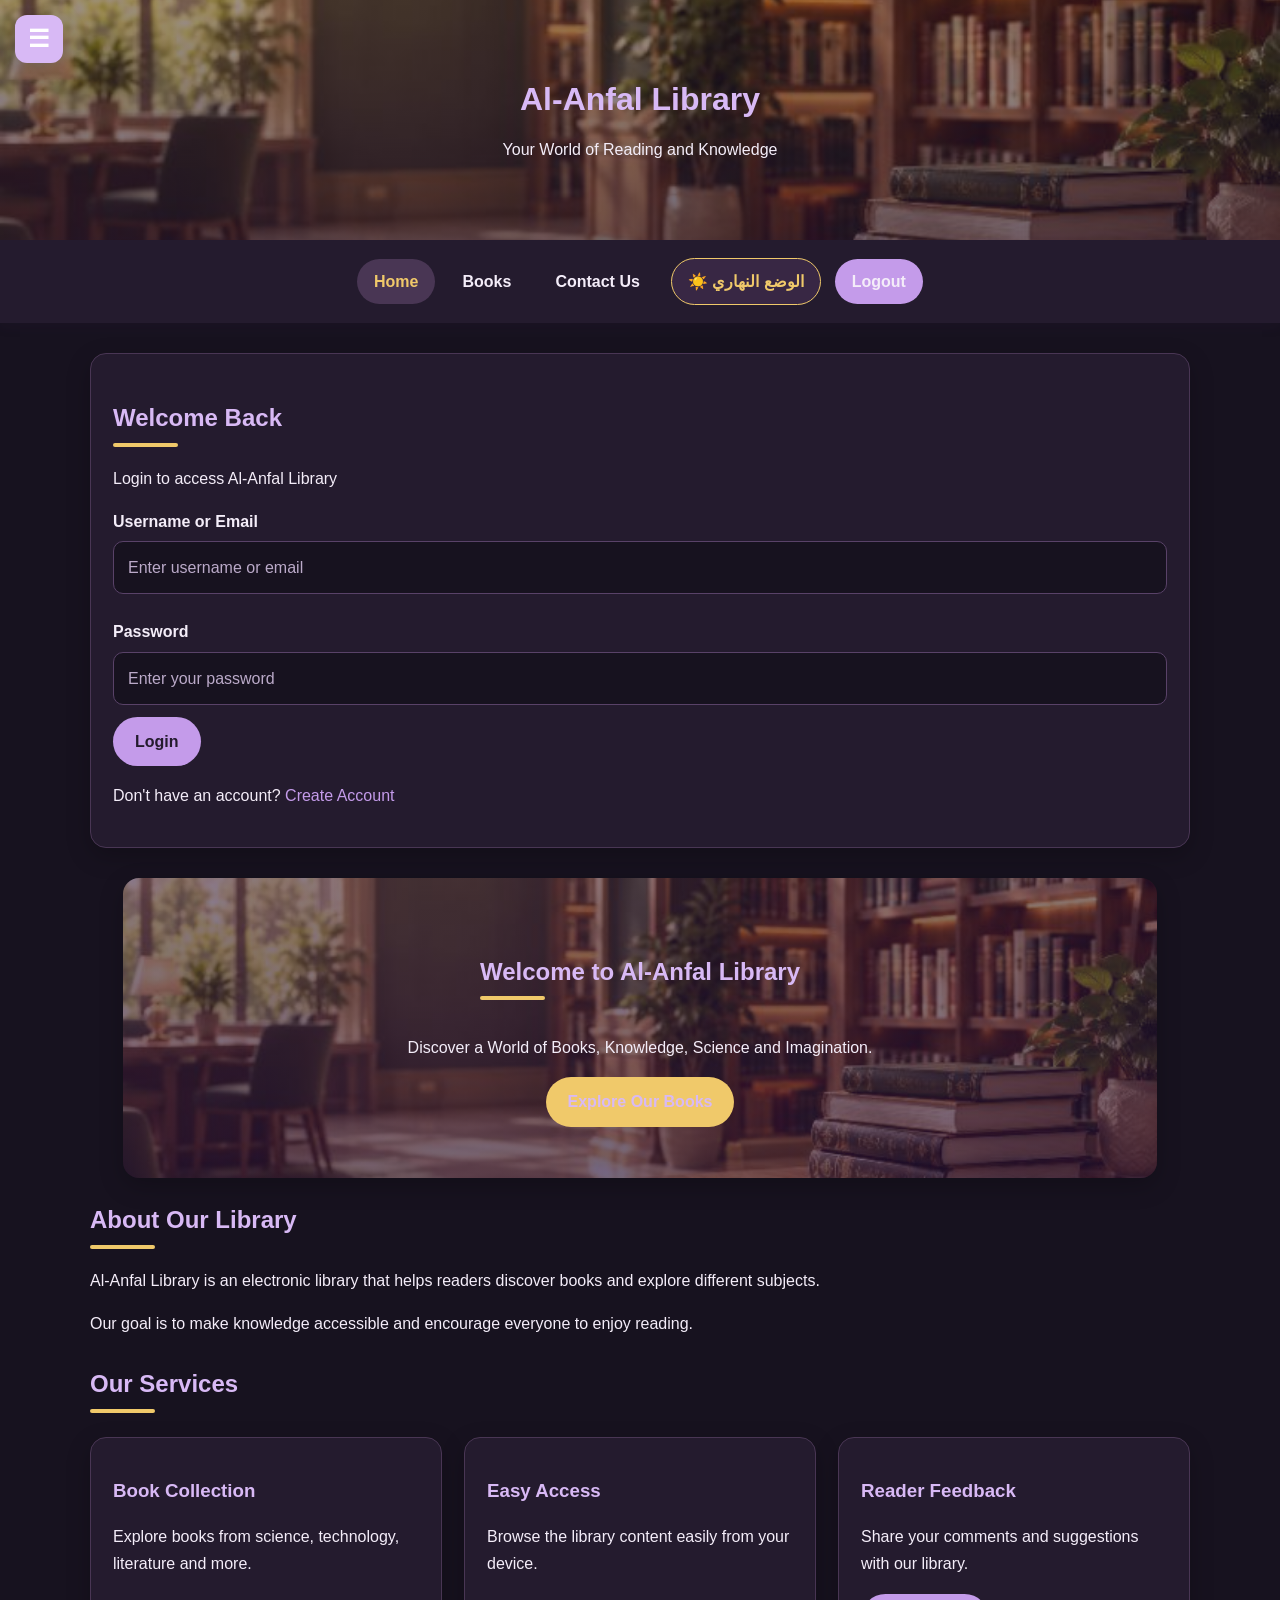
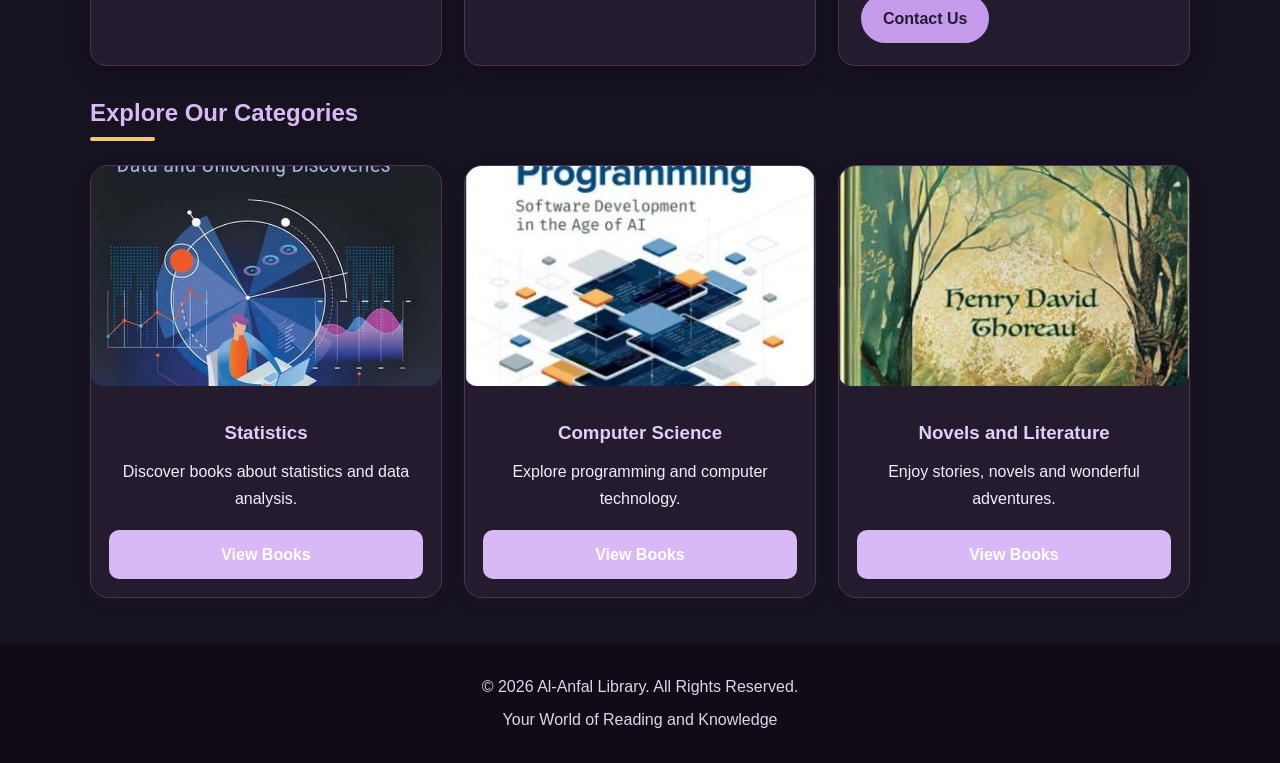
==== commit 71eabcc0: "Update index.html for login page integration" ====
--- a/index.html
+++ b/index.html
@@ -3,7 +3,7 @@
 <head>
     <meta charset="UTF-8">
     <meta name="viewport" content="width=device-width, initial-scale=1.0">
-    <title>Al-Anfal Library - Home</title>
+    <title>Al-Anfal Library - Login</title>
     <link rel="stylesheet" href="css/style.css">
 </head>
 
@@ -95,6 +95,70 @@
     </nav>
 
     <main>
+        <!-- Login Section -->
+<section class="section login-section">
+    <div class="info-card login-card">
+
+        <h2 class="section-title"
+            data-en="Welcome Back"
+            data-ar="مرحباً بعودتك">
+            Welcome Back
+        </h2>
+
+        <p data-en="Login to access Al-Anfal Library"
+           data-ar="سجّل دخولك للوصول إلى مكتبة الأنفال">
+            Login to access Al-Anfal Library
+        </p>
+
+        <form action="login.php" method="POST">
+
+            <label for="login-username"
+                   data-en="Username or Email"
+                   data-ar="اسم المستخدم أو البريد الإلكتروني">
+                Username or Email
+            </label>
+
+            <input
+                type="text"
+                id="login-username"
+                name="username"
+                placeholder="Enter username or email"
+                required>
+
+            <label for="login-password"
+                   data-en="Password"
+                   data-ar="كلمة المرور">
+                Password
+            </label>
+
+            <input
+                type="password"
+                id="login-password"
+                name="password"
+                placeholder="Enter your password"
+                required>
+
+            <button type="submit" class="btn">
+                Login
+            </button>
+
+        </form>
+
+        <p>
+            <span data-en="Don't have an account?"
+                  data-ar="ليس لديك حساب؟">
+                Don't have an account?
+            </span>
+
+            <a href="create-account.html"
+               data-en="Create Account"
+               data-ar="إنشاء حساب">
+                Create Account
+            </a>
+        </p>
+
+    </div>
+</section>
 
         <!-- Library Banner -->
         <section class="library-banner">
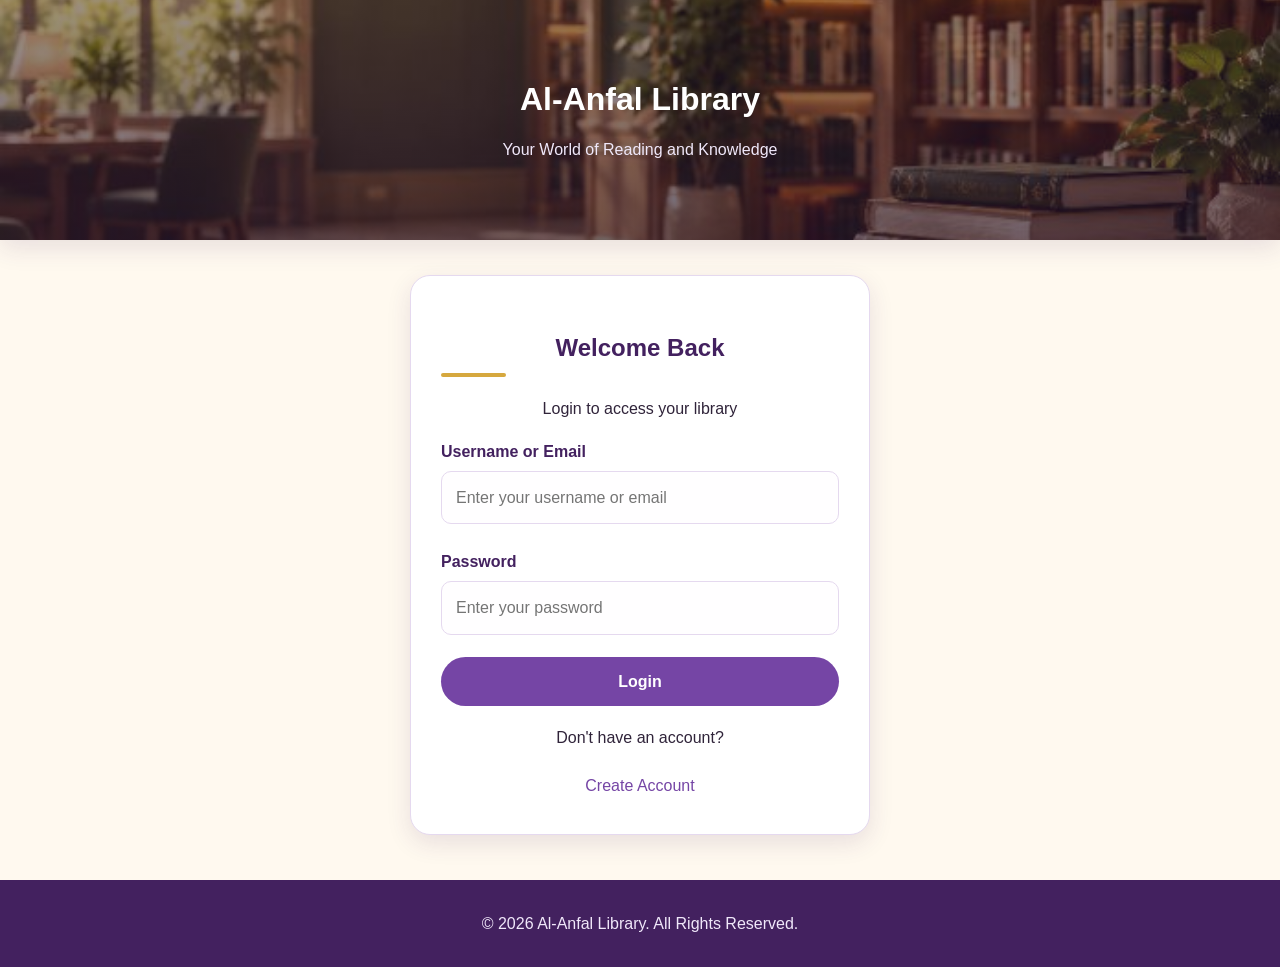
==== commit 84ab36b6: "Update index.html" ====
--- a/index.html
+++ b/index.html
@@ -1,358 +1,46 @@
+
 <!DOCTYPE html>
 <html lang="en" dir="ltr">
 <head>
     <meta charset="UTF-8">
     <meta name="viewport" content="width=device-width, initial-scale=1.0">
-    <title>Al-Anfal Library - Login</title>
+    <title>Al-Anfal Library | Login</title>
     <link rel="stylesheet" href="css/style.css">
 </head>
+<body class="login-page">
 
-<body>
+<header>
+    <h1>Al-Anfal Library</h1>
+    <p>Your World of Reading and Knowledge</p>
+</header>
 
-    <!-- Al-Anfal Side Menu -->
-    <button type="button" class="menu-open" id="menu-open"
-            aria-label="Open menu" aria-controls="side-menu">
-        ☰
-    </button>
-
-    <div class="menu-overlay" id="menu-overlay"></div>
-
-    <aside class="side-menu" id="side-menu" aria-label="Main menu">
-        <div class="side-menu-header">
-            <span>📚 Al-Anfal Library</span>
-            <button type="button" id="menu-close" aria-label="Close menu">✕</button>
-        </div>
-
-        <a href="home.html">🏠 <span data-en="Home" data-ar="الرئيسية">Home</span></a>
-        <a href="books.html">📚 <span data-en="Books" data-ar="الكتب">Books</span></a>
-        <a href="books.html#references">📖 <span data-en="References" data-ar="المراجع">References</span></a>
-
-        <button type="button" class="side-menu-action" id="settings-open">
-            ⚙️ <span data-en="Settings" data-ar="الإعدادات">Settings</span>
-        </button>
-
-        <a href="contact.html">💌 <span data-en="Contact Us" data-ar="اتصل بنا">Contact Us</span></a>
-        <a href="index.html" class="side-logout">↪ <span data-en="Logout" data-ar="تسجيل الخروج">Logout</span></a>
-    </aside>
-
-    <!-- Settings Panel -->
-    <div class="settings-overlay" id="settings-overlay">
-        <section class="settings-panel" role="dialog"
-                 aria-modal="true" aria-labelledby="settings-title">
-
-            <div class="settings-heading">
-                <h2 id="settings-title" data-en="Settings" data-ar="الإعدادات">Settings</h2>
-                <button type="button" id="settings-close" aria-label="Close settings">✕</button>
-            </div>
-
-            <h3 data-en="Language" data-ar="اللغة">Language</h3>
-
-            <div class="settings-buttons">
-                <button type="button" id="language-en">English</button>
-                <button type="button" id="language-ar">العربية</button>
-            </div>
-
-            <h3 data-en="Appearance" data-ar="المظهر">Appearance</h3>
-
-            <div class="settings-buttons">
-                <button type="button" id="settings-light">
-                    ☀️ <span data-en="Light Mode" data-ar="الوضع النهاري">Light Mode</span>
-                </button>
-
-                <button type="button" id="settings-dark">
-                    🌙 <span data-en="Dark Mode" data-ar="الوضع الليلي">Dark Mode</span>
-                </button>
-            </div>
-        </section>
-    </div>
-
-    <!-- Header -->
-    <header>
-        <h1 data-en="Al-Anfal Library" data-ar="مكتبة الأنفال">Al-Anfal Library</h1>
-        <p data-en="Your World of Reading and Knowledge"
-           data-ar="عالمك للقراءة والمعرفة">
-            Your World of Reading and Knowledge
-        </p>
-    </header>
-
-    <!-- Navigation -->
-    <nav>
-        <a href="home.html" class="active"
-           data-en="Home" data-ar="الرئيسية">Home</a>
-
-        <a href="books.html"
-           data-en="Books" data-ar="الكتب">Books</a>
-
-        <a href="contact.html"
-           data-en="Contact Us" data-ar="اتصل بنا">Contact Us</a>
-
-        <button type="button" id="theme-toggle" class="theme-toggle">
-            🌙 الوضع الليلي
-        </button>
-
-        <a href="index.html" class="logout-link"
-           data-en="Logout" data-ar="تسجيل الخروج">Logout</a>
-    </nav>
-
-    <main>
-        <!-- Login Section -->
-<section class="section login-section">
-    <div class="info-card login-card">
-
-        <h2 class="section-title"
-            data-en="Welcome Back"
-            data-ar="مرحباً بعودتك">
-            Welcome Back
-        </h2>
-
-        <p data-en="Login to access Al-Anfal Library"
-           data-ar="سجّل دخولك للوصول إلى مكتبة الأنفال">
-            Login to access Al-Anfal Library
-        </p>
+<main>
+    <div class="login-container">
+        <h2>Welcome Back</h2>
+        <p class="text-center">Login to access your library</p>
 
         <form action="login.php" method="POST">
+            <label for="username">Username or Email</label>
+            <input type="text" id="username" name="username"
+                   placeholder="Enter your username or email" required>
 
-            <label for="login-username"
-                   data-en="Username or Email"
-                   data-ar="اسم المستخدم أو البريد الإلكتروني">
-                Username or Email
-            </label>
+            <label for="password">Password</label>
+            <input type="password" id="password" name="password"
+                   placeholder="Enter your password" required>
 
-            <input
-                type="text"
-                id="login-username"
-                name="username"
-                placeholder="Enter username or email"
-                required>
-
-            <label for="login-password"
-                   data-en="Password"
-                   data-ar="كلمة المرور">
-                Password
-            </label>
-
-            <input
-                type="password"
-                id="login-password"
-                name="password"
-                placeholder="Enter your password"
-                required>
-
-            <button type="submit" class="btn">
-                Login
-            </button>
-
+            <button type="submit">Login</button>
         </form>
 
-        <p>
-            <span data-en="Don't have an account?"
-                  data-ar="ليس لديك حساب؟">
-                Don't have an account?
-            </span>
+        <div class="form-links">
+            <p>Don't have an account?</p>
+            <a href="create-account.html">Create Account</a>
+        </div>
+    </div>
+</main>
 
-            <a href="create-account.html"
-               data-en="Create Account"
-               data-ar="إنشاء حساب">
-                Create Account
-            </a>
-        </p>
-
-    </div>
-</section>
-
-        <!-- Library Banner -->
-        <section class="library-banner">
-
-            <h2 data-en="Welcome to Al-Anfal Library"
-                data-ar="مرحباً بكم في مكتبة الأنفال">
-                Welcome to Al-Anfal Library
-            </h2>
-
-            <p data-en="Discover a World of Books, Knowledge, Science and Imagination."
-               data-ar="اكتشفوا عالماً من الكتب والمعرفة والعلوم والخيال.">
-                Discover a World of Books, Knowledge,
-                Science and Imagination.
-            </p>
-
-            <a href="books.html" class="btn btn-gold"
-               data-en="Explore Our Books" data-ar="استكشف كتبنا">
-                Explore Our Books
-            </a>
-
-        </section>
-
-        <!-- Introduction -->
-        <section class="section">
-
-            <h2 class="section-title"
-                data-en="About Our Library" data-ar="عن مكتبتنا">
-                About Our Library
-            </h2>
-
-            <p data-en="Al-Anfal Library is an electronic library that helps readers discover books and explore different subjects."
-               data-ar="مكتبة الأنفال مكتبة إلكترونية تساعد القراء على اكتشاف الكتب واستكشاف مختلف المجالات.">
-                Al-Anfal Library is an electronic library
-                that helps readers discover books and explore
-                different subjects.
-            </p>
-
-            <p data-en="Our goal is to make knowledge accessible and encourage everyone to enjoy reading."
-               data-ar="هدفنا هو إتاحة المعرفة للجميع وتشجيعهم على الاستمتاع بالقراءة.">
-                Our goal is to make knowledge accessible
-                and encourage everyone to enjoy reading.
-            </p>
-
-        </section>
-
-        <!-- Services -->
-        <section class="section">
-
-            <h2 class="section-title"
-                data-en="Our Services" data-ar="خدماتنا">
-                Our Services
-            </h2>
-
-            <div class="cards-grid">
-
-                <div class="info-card">
-                    <h3 data-en="Book Collection" data-ar="مجموعة الكتب">
-                        Book Collection
-                    </h3>
-
-                    <p data-en="Explore books from science, technology, literature and more."
-                       data-ar="استكشف كتباً في العلوم والتكنولوجيا والأدب وغيرها من المجالات.">
-                        Explore books from science,
-                        technology, literature and more.
-                    </p>
-                </div>
-
-                <div class="info-card">
-                    <h3 data-en="Easy Access" data-ar="سهولة الوصول">
-                        Easy Access
-                    </h3>
-
-                    <p data-en="Browse the library content easily from your device."
-                       data-ar="تصفح محتويات المكتبة بسهولة من جهازك.">
-                        Browse the library content
-                        easily from your device.
-                    </p>
-                </div>
-
-                <div class="info-card">
-                    <h3 data-en="Reader Feedback" data-ar="آراء القراء">
-                        Reader Feedback
-                    </h3>
-
-                    <p data-en="Share your comments and suggestions with our library."
-                       data-ar="شاركنا تعليقاتك واقتراحاتك لتطوير مكتبتنا.">
-                        Share your comments and suggestions
-                        with our library.
-                    </p>
-
-                    <a href="contact.html" class="btn"
-                       data-en="Contact Us" data-ar="اتصل بنا">
-                        Contact Us
-                    </a>
-                </div>
-
-            </div>
-        </section>
-
-        <!-- Featured Books -->
-        <section class="section">
-
-            <h2 class="section-title"
-                data-en="Explore Our Categories" data-ar="استكشف أقسامنا">
-                Explore Our Categories
-            </h2>
-
-            <div class="cards-grid">
-
-                <div class="book-card">
-                    <img src="images/statistics.jpg"
-                         alt="Statistics Book">
-
-                    <div class="book-info">
-                        <h3 data-en="Statistics" data-ar="الإحصاء">
-                            Statistics
-                        </h3>
-
-                        <p data-en="Discover books about statistics and data analysis."
-                           data-ar="اكتشف كتباً عن علم الإحصاء وتحليل البيانات.">
-                            Discover books about statistics
-                            and data analysis.
-                        </p>
-
-                        <a href="books.html" class="btn"
-                           data-en="View Books" data-ar="عرض الكتب">
-                            View Books
-                        </a>
-                    </div>
-                </div>
-
-                <div class="book-card">
-                    <img src="images/computer.jpg"
-                         alt="Computer Science Book">
-
-                    <div class="book-info">
-                        <h3 data-en="Computer Science" data-ar="علوم الحاسوب">
-                            Computer Science
-                        </h3>
-
-                        <p data-en="Explore programming and computer technology."
-                           data-ar="استكشف البرمجة وتقنيات الحاسوب.">
-                            Explore programming and
-                            computer technology.
-                        </p>
-
-                        <a href="books.html" class="btn"
-                           data-en="View Books" data-ar="عرض الكتب">
-                            View Books
-                        </a>
-                    </div>
-                </div>
-
-                <div class="book-card">
-                    <img src="images/novel.jpg"
-                         alt="Novels and Literature">
-
-                    <div class="book-info">
-                        <h3 data-en="Novels and Literature" data-ar="الروايات والأدب">
-                            Novels and Literature
-                        </h3>
-
-                        <p data-en="Enjoy stories, novels and wonderful adventures."
-                           data-ar="استمتع بالقصص والروايات والمغامرات الممتعة.">
-                            Enjoy stories, novels
-                            and wonderful adventures.
-                        </p>
-
-                        <a href="books.html" class="btn"
-                           data-en="View Books" data-ar="عرض الكتب">
-                            View Books
-                        </a>
-                    </div>
-                </div>
-
-            </div>
-        </section>
-
-    </main>
-
-    <!-- Footer -->
-    <footer>
-        <p data-en="© 2026 Al-Anfal Library. All Rights Reserved."
-           data-ar="© 2026 مكتبة الأنفال. جميع الحقوق محفوظة.">
-            &copy; 2026 Al-Anfal Library. All Rights Reserved.
-        </p>
-
-        <p data-en="Your World of Reading and Knowledge"
-           data-ar="عالمك للقراءة والمعرفة">
-            Your World of Reading and Knowledge
-        </p>
-    </footer>
-
-    <script src="js/script.js" defer></script>
+<footer>
+    <p>© 2026 Al-Anfal Library. All Rights Reserved.</p>
+</footer>
 
 </body>
 </html>
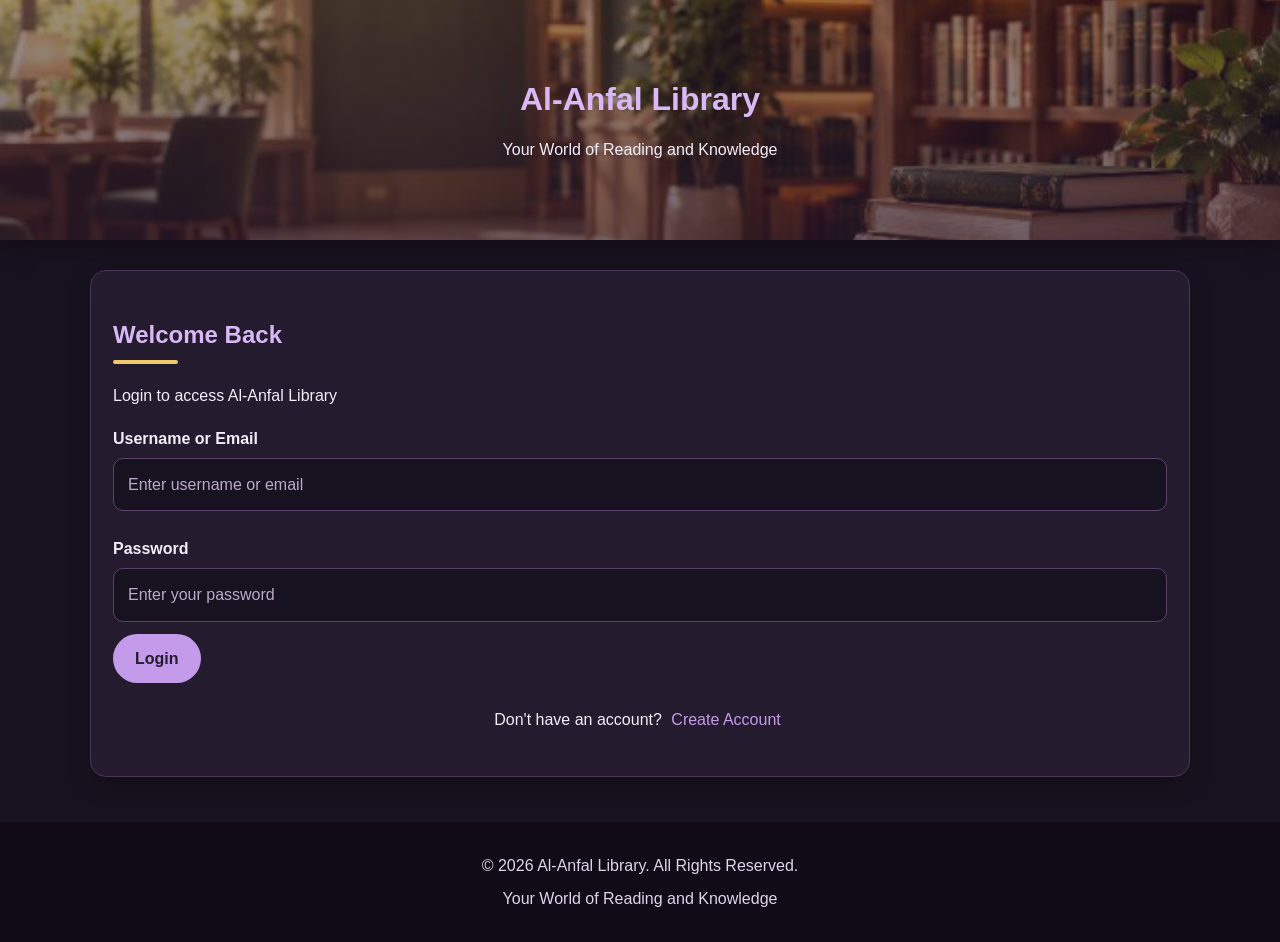
==== commit 02a6a066: "Revamp login page with new layout and translations Updated the login page with new structure and mul" ====
--- a/index.html
+++ b/index.html
@@ -4,43 +4,109 @@
 <head>
     <meta charset="UTF-8">
     <meta name="viewport" content="width=device-width, initial-scale=1.0">
-    <title>Al-Anfal Library | Login</title>
+    <title>Al-Anfal Library - Login</title>
     <link rel="stylesheet" href="css/style.css">
 </head>
+
 <body class="login-page">
 
-<header>
-    <h1>Al-Anfal Library</h1>
-    <p>Your World of Reading and Knowledge</p>
-</header>
+    <!-- Header -->
+    <header>
+        <h1 data-en="Al-Anfal Library" data-ar="مكتبة الأنفال">
+            Al-Anfal Library
+        </h1>
 
-<main>
-    <div class="login-container">
-        <h2>Welcome Back</h2>
-        <p class="text-center">Login to access your library</p>
+        <p data-en="Your World of Reading and Knowledge"
+           data-ar="عالمك للقراءة والمعرفة">
+            Your World of Reading and Knowledge
+        </p>
+    </header>
 
-        <form action="login.php" method="POST">
-            <label for="username">Username or Email</label>
-            <input type="text" id="username" name="username"
-                   placeholder="Enter your username or email" required>
+    <main>
 
-            <label for="password">Password</label>
-            <input type="password" id="password" name="password"
-                   placeholder="Enter your password" required>
+        <!-- Login Section -->
+        <section class="section login-section">
 
-            <button type="submit">Login</button>
-        </form>
+            <div class="info-card login-card">
 
-        <div class="form-links">
-            <p>Don't have an account?</p>
-            <a href="create-account.html">Create Account</a>
-        </div>
-    </div>
-</main>
+                <h2 class="section-title"
+                    data-en="Welcome Back"
+                    data-ar="مرحباً بعودتك">
+                    Welcome Back
+                </h2>
 
-<footer>
-    <p>© 2026 Al-Anfal Library. All Rights Reserved.</p>
-</footer>
+                <p data-en="Login to access Al-Anfal Library"
+                   data-ar="سجّل دخولك للوصول إلى مكتبة الأنفال">
+                    Login to access Al-Anfal Library
+                </p>
+
+                <form action="login.php" method="POST">
+
+                    <label for="login-username"
+                           data-en="Username or Email"
+                           data-ar="اسم المستخدم أو البريد الإلكتروني">
+                        Username or Email
+                    </label>
+
+                    <input
+                        type="text"
+                        id="login-username"
+                        name="username"
+                        placeholder="Enter username or email"
+                        required>
+
+                    <label for="login-password"
+                           data-en="Password"
+                           data-ar="كلمة المرور">
+                        Password
+                    </label>
+
+                    <input
+                        type="password"
+                        id="login-password"
+                        name="password"
+                        placeholder="Enter your password"
+                        required>
+
+                    <button type="submit" class="btn">
+                        Login
+                    </button>
+
+                </form>
+
+                <p class="form-links">
+                    <span data-en="Don't have an account?"
+                          data-ar="ليس لديك حساب؟">
+                        Don't have an account?
+                    </span>
+
+                    <a href="create-account.html"
+                       data-en="Create Account"
+                       data-ar="إنشاء حساب">
+                        Create Account
+                    </a>
+                </p>
+
+            </div>
+
+        </section>
+
+    </main>
+
+    <!-- Footer -->
+    <footer>
+        <p data-en="© 2026 Al-Anfal Library. All Rights Reserved."
+           data-ar="© 2026 مكتبة الأنفال. جميع الحقوق محفوظة.">
+            &copy; 2026 Al-Anfal Library. All Rights Reserved.
+        </p>
+
+        <p data-en="Your World of Reading and Knowledge"
+           data-ar="عالمك للقراءة والمعرفة">
+            Your World of Reading and Knowledge
+        </p>
+    </footer>
+
+    <script src="js/script.js" defer></script>
 
 </body>
 </html>
